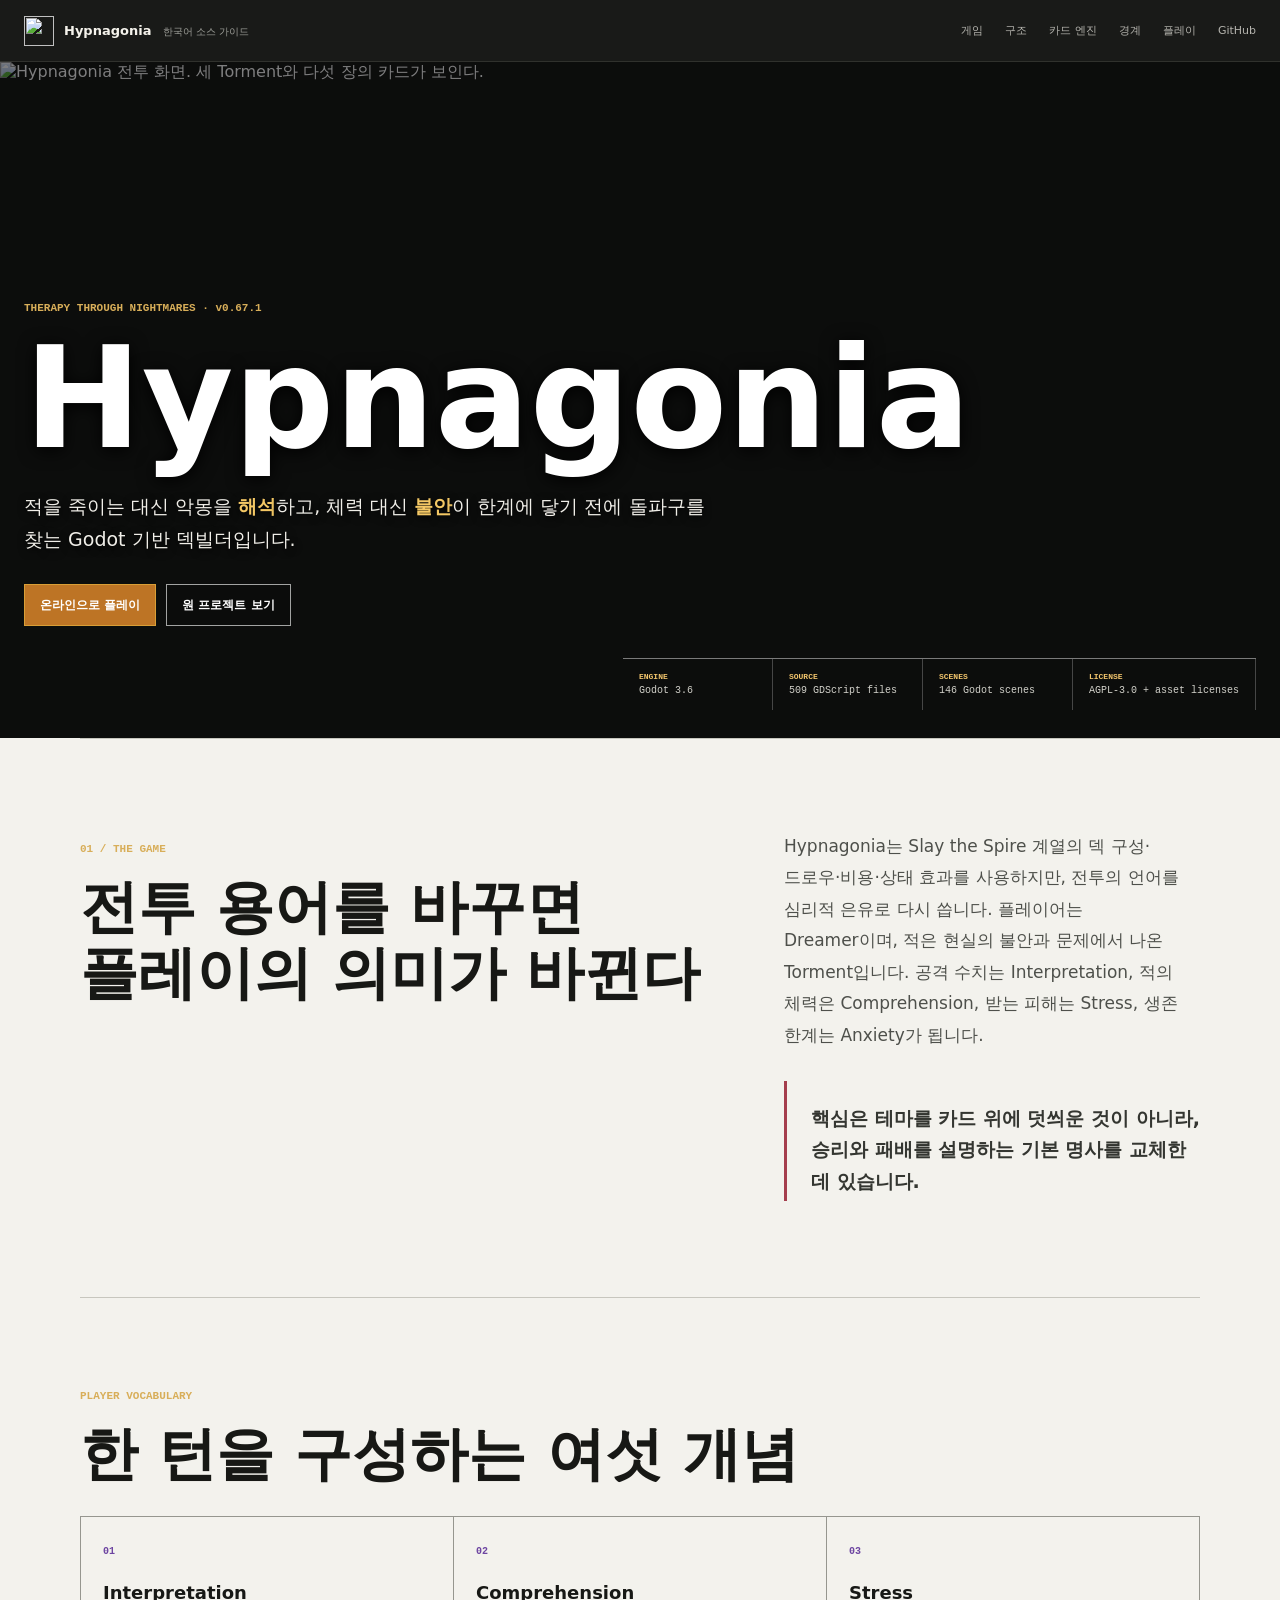
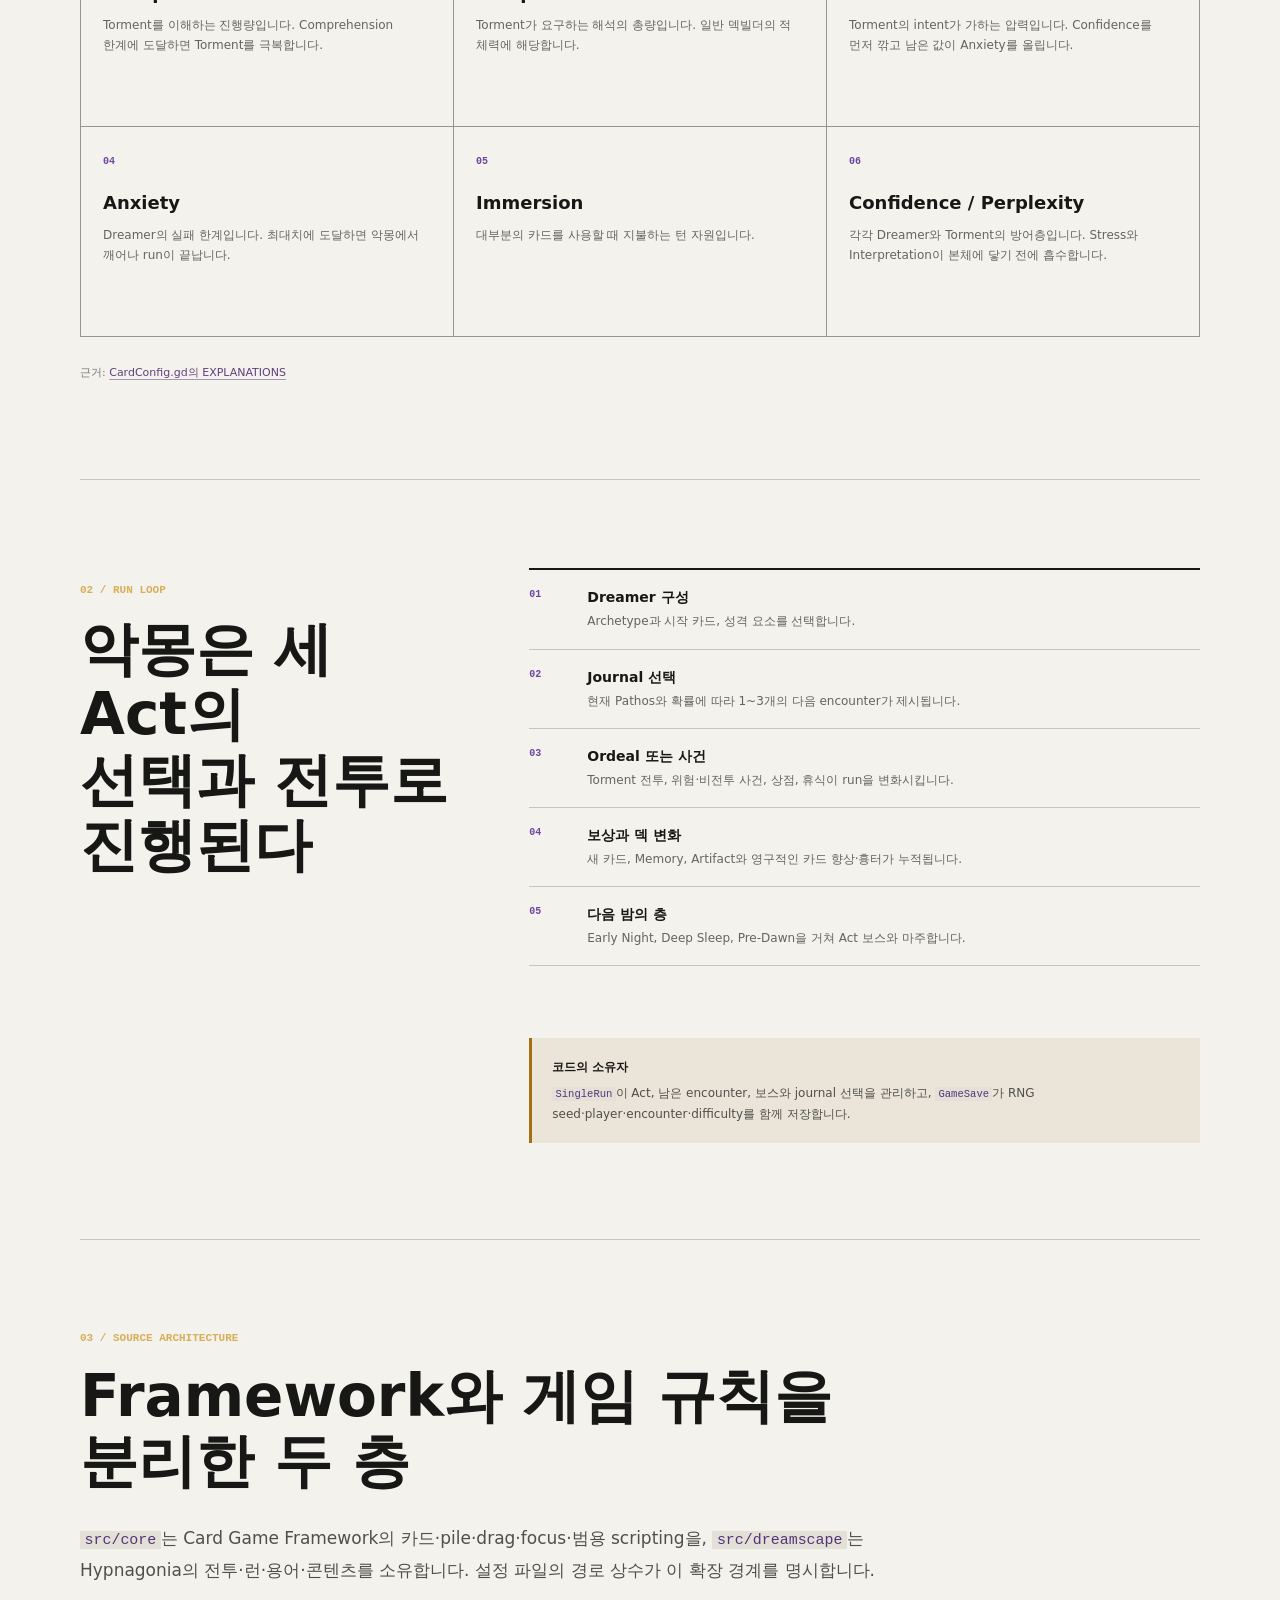
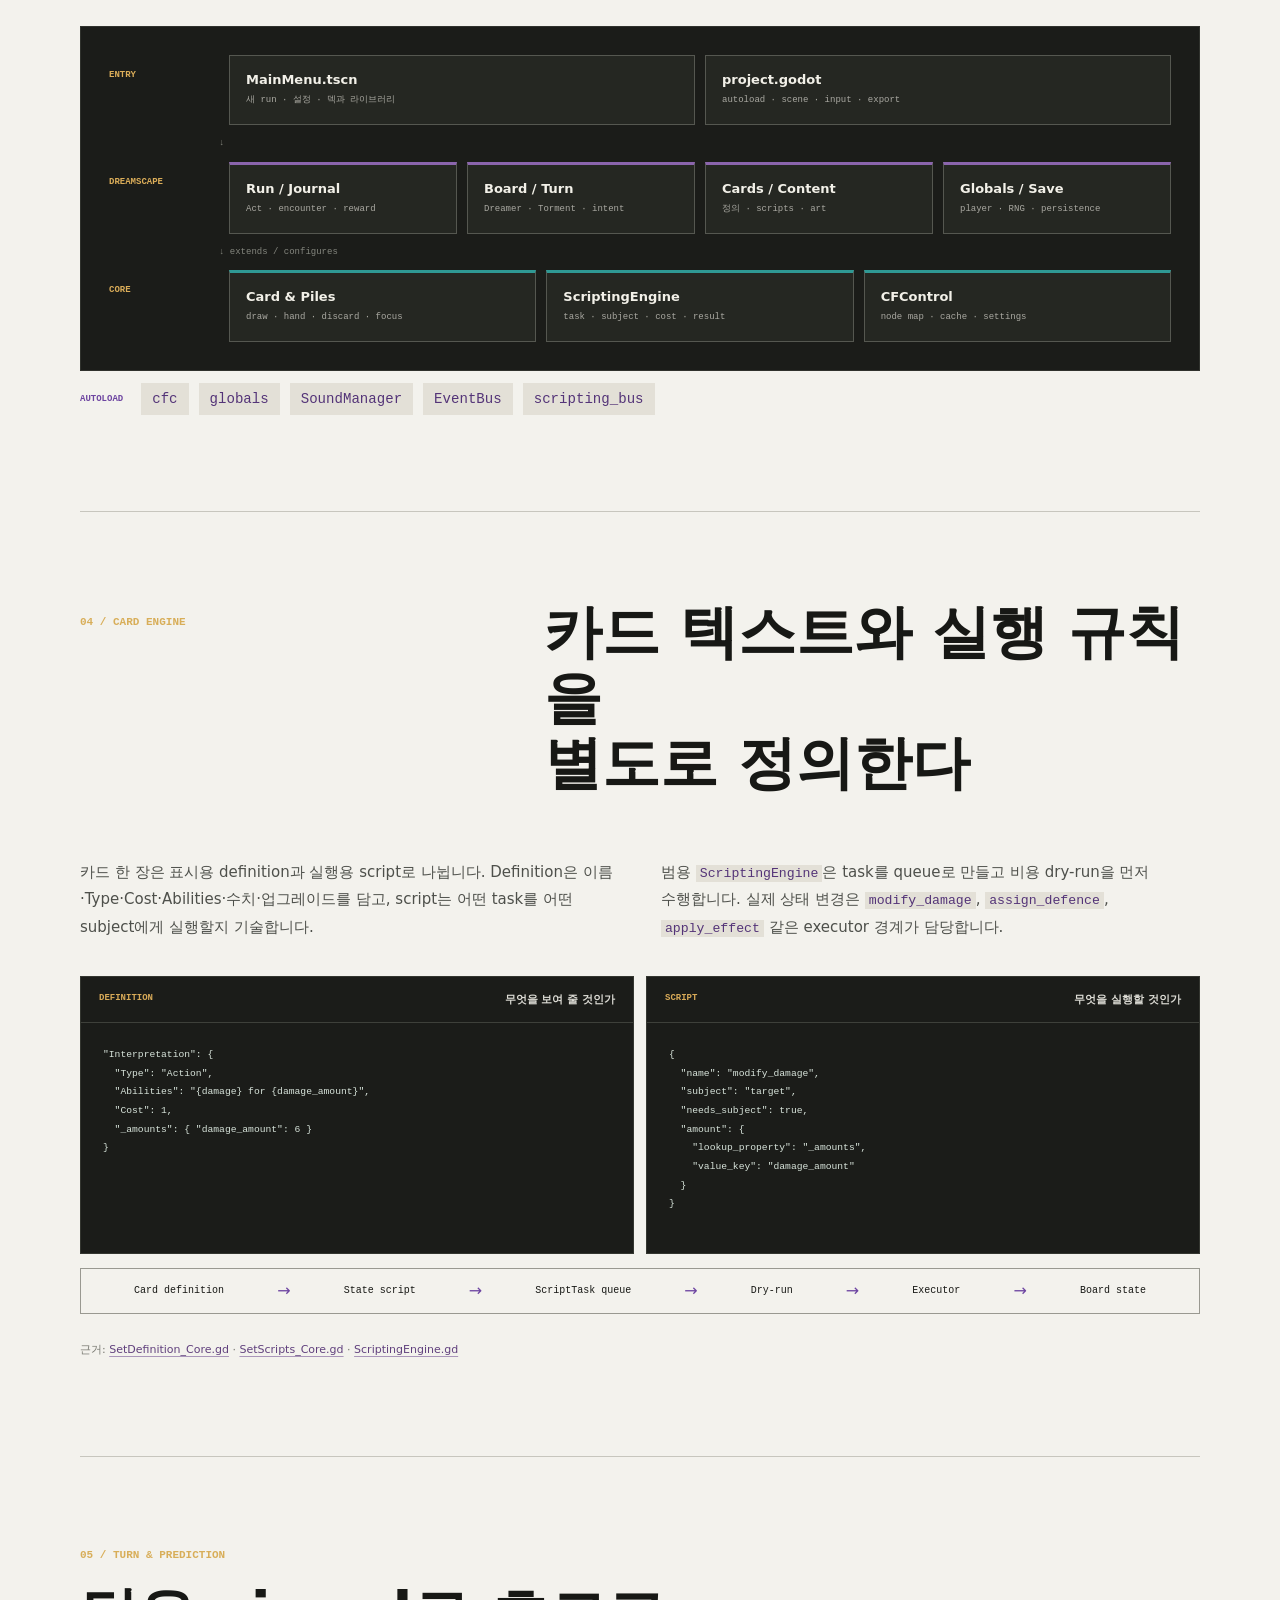
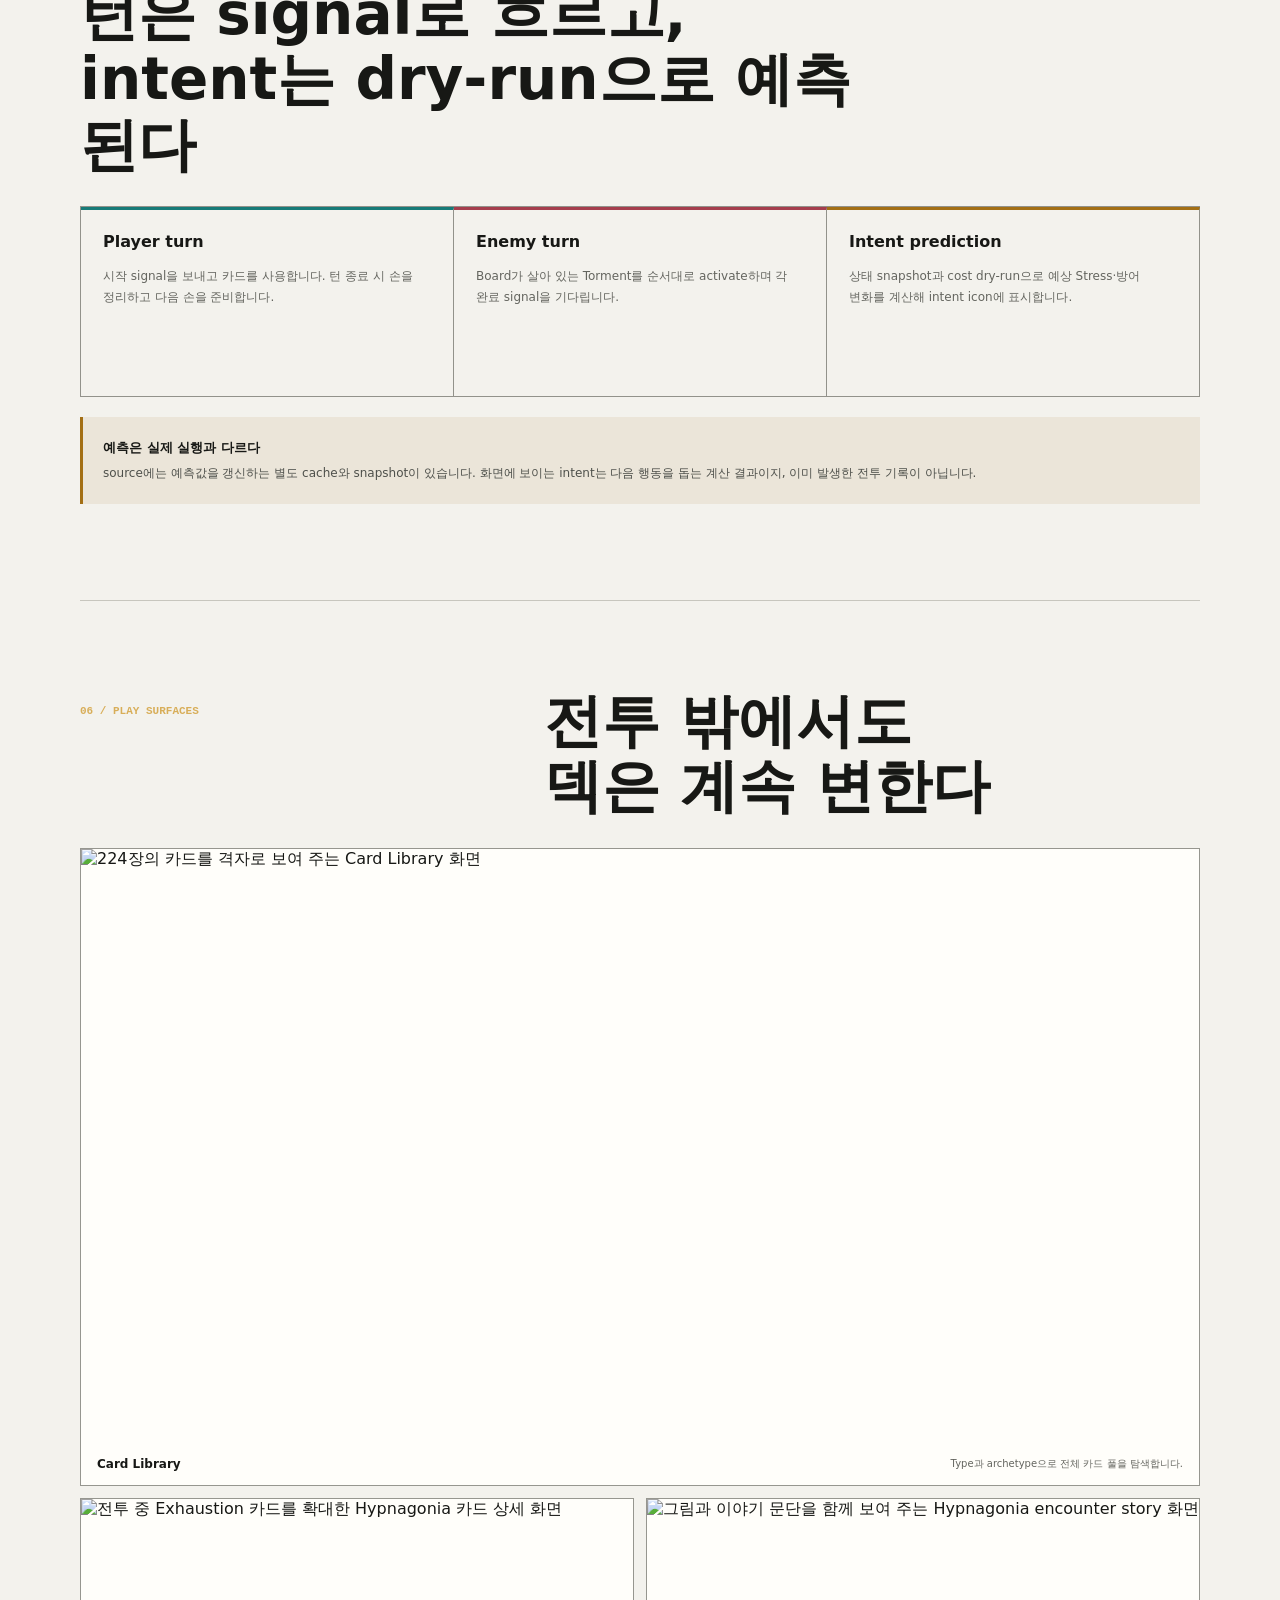
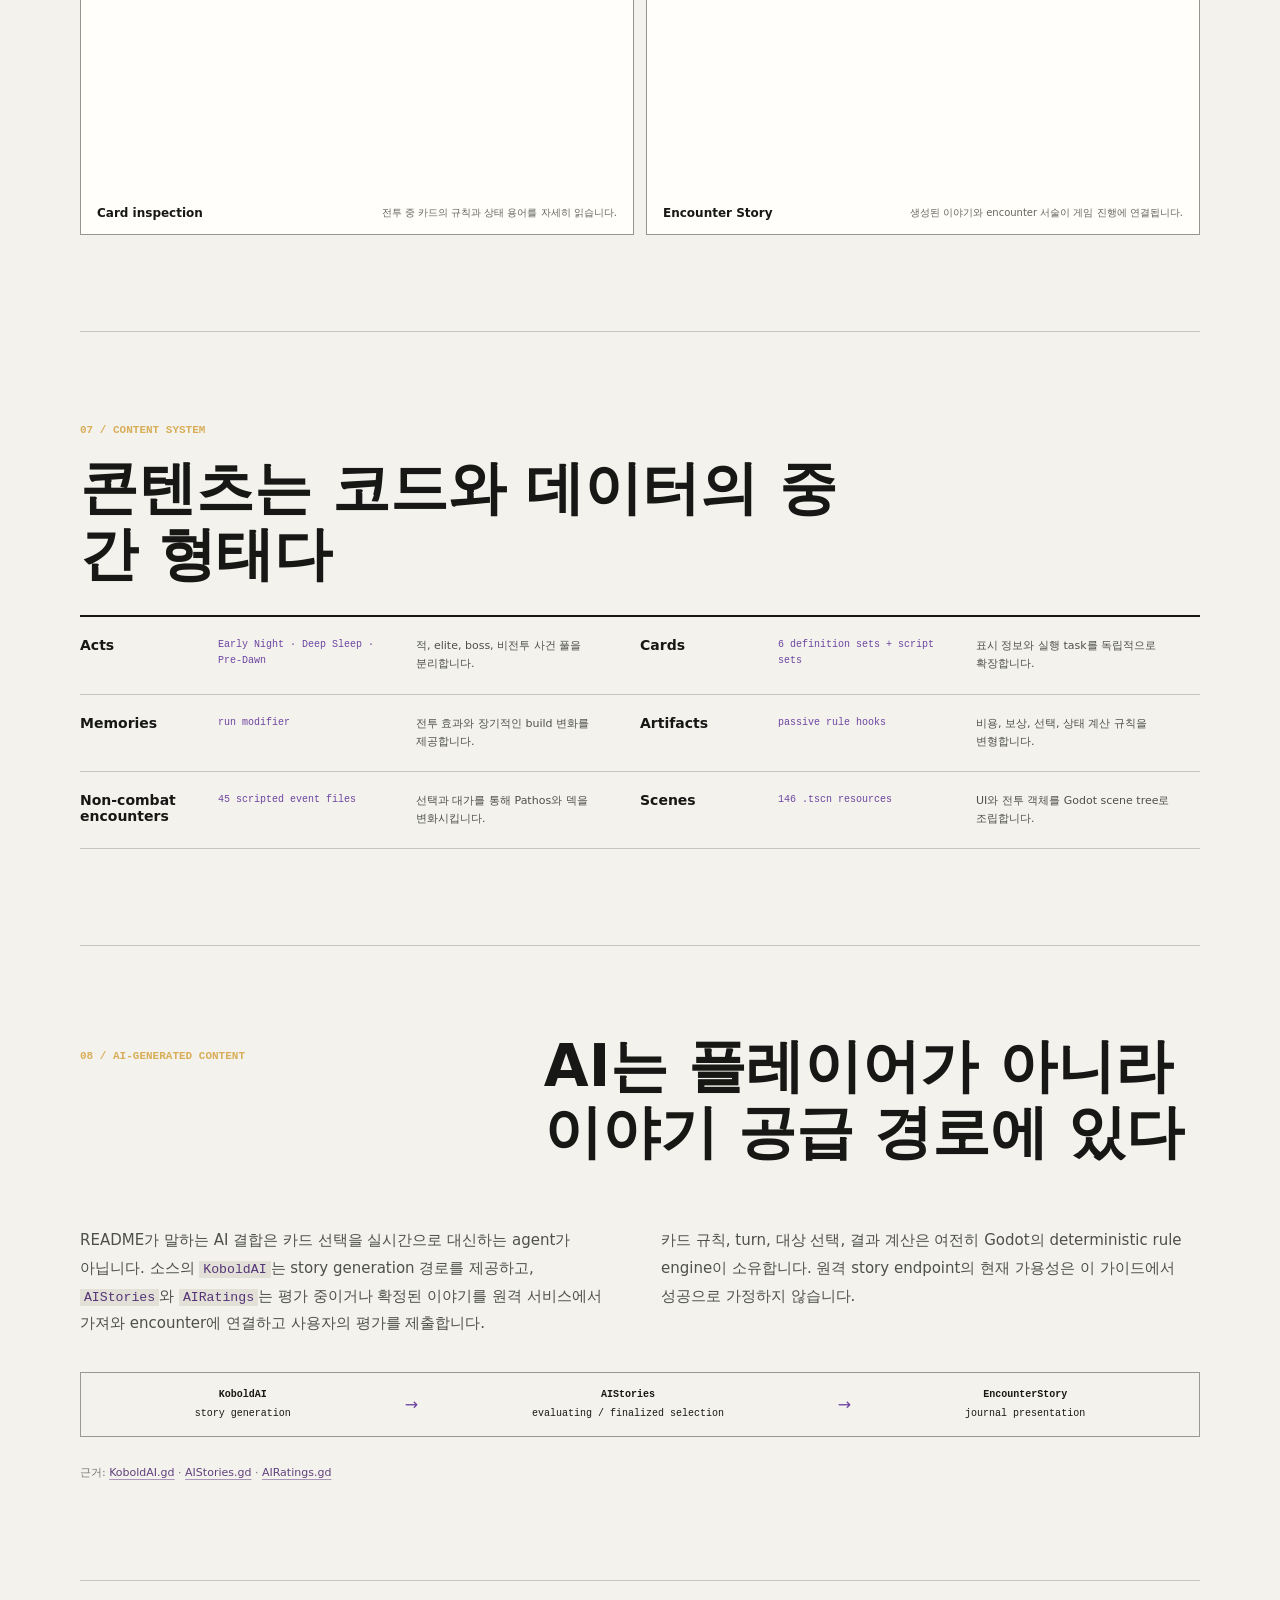
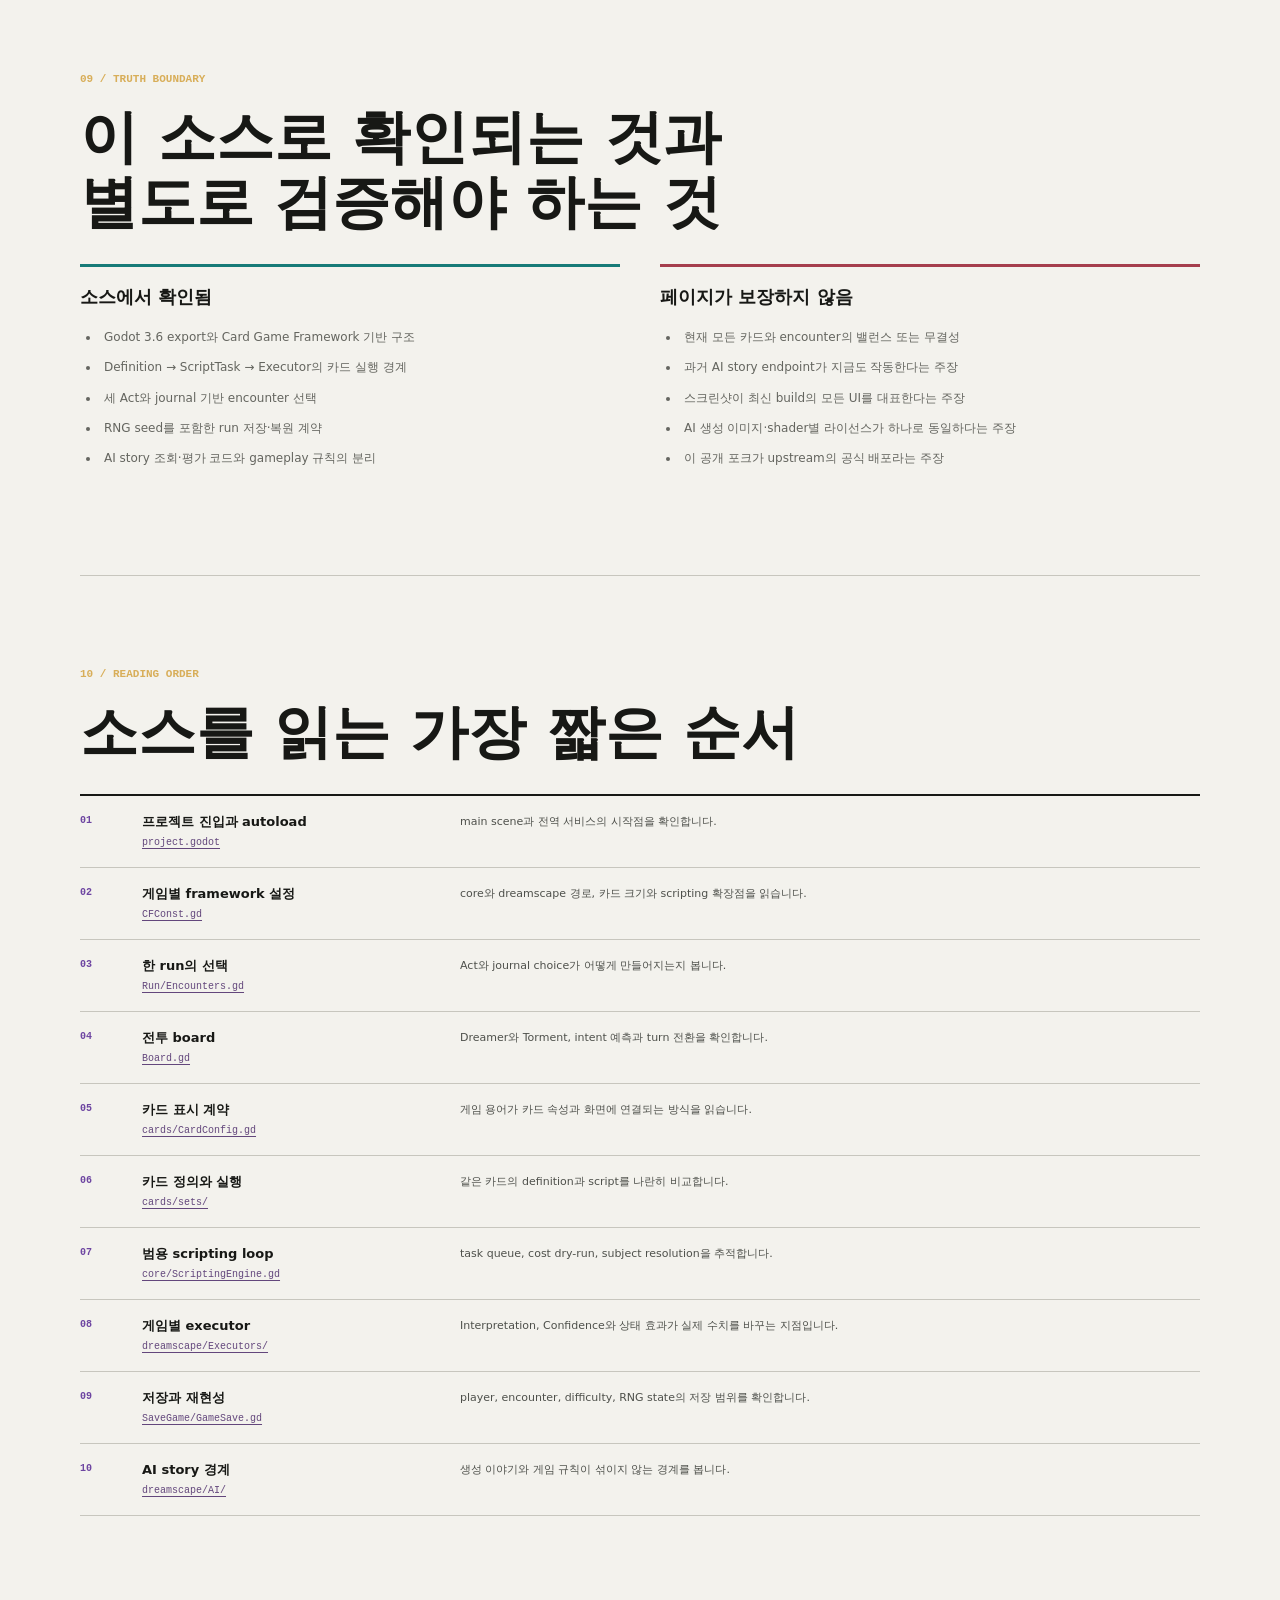
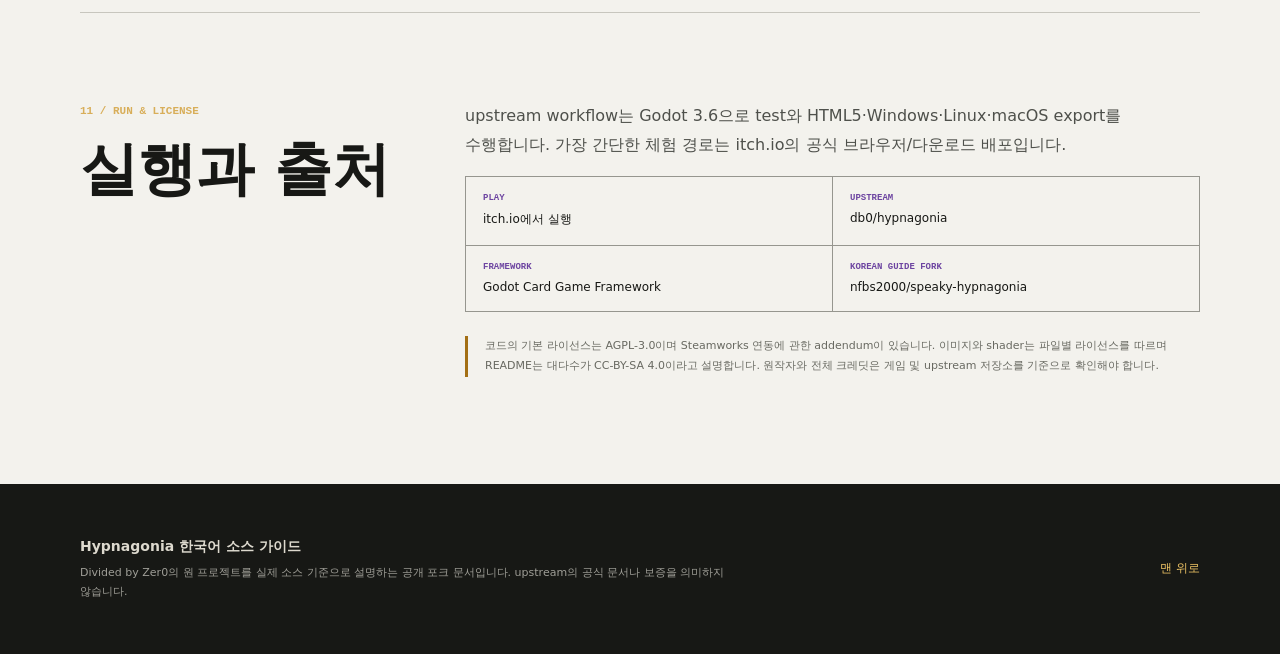
==== site/index.html @ 36cabd5f "docs: publish Korean Hypnagonia source guide" ====
<!doctype html>
<html lang="ko">
<head>
  <meta charset="utf-8">
  <meta name="viewport" content="width=device-width, initial-scale=1">
  <meta name="description" content="Hypnagonia의 게임 규칙, Godot 구조, 카드 스크립팅 엔진을 실제 소스 기준으로 설명하는 한국어 가이드">
  <meta property="og:title" content="Hypnagonia 한국어 소스 가이드">
  <meta property="og:description" content="악몽을 해석하는 덱빌더가 어떻게 규칙과 코드로 구성되는지 읽습니다.">
  <meta property="og:image" content="assets/preview.jpg">
  <title>Hypnagonia 한국어 소스 가이드</title>
  <link rel="icon" href="assets/icon.png">
  <link rel="stylesheet" href="styles/foundation.css">
  <link rel="stylesheet" href="styles/sections.css">
  <link rel="stylesheet" href="styles/catalog.css">
  <link rel="stylesheet" href="styles/responsive.css">
</head>
<body>
  <header class="topbar">
    <a class="brand" href="#top" aria-label="Hypnagonia 가이드 맨 위로">
      <img src="assets/icon.png" alt="">
      <span>Hypnagonia <small>한국어 소스 가이드</small></span>
    </a>
    <nav aria-label="주요 링크">
      <a href="#game">게임</a>
      <a href="#architecture">구조</a>
      <a href="#cards">카드 엔진</a>
      <a href="#truth">경계</a>
      <a href="https://dbzer0.itch.io/hypnagonia">플레이</a>
      <a href="https://github.com/nfbs2000/speaky-hypnagonia">GitHub</a>
    </nav>
  </header>

  <main id="top">
    <section class="hero" aria-labelledby="hero-title">
      <img class="hero__media" src="assets/preview.jpg" alt="Hypnagonia 전투 화면. 세 Torment와 다섯 장의 카드가 보인다.">
      <div class="hero__shade"></div>
      <div class="hero__content">
        <p class="eyebrow">THERAPY THROUGH NIGHTMARES · v0.67.1</p>
        <h1 id="hero-title">Hypnagonia</h1>
        <p class="hero__lead">
          적을 죽이는 대신 악몽을 <strong>해석</strong>하고,
          체력 대신 <strong>불안</strong>이 한계에 닿기 전에 돌파구를 찾는
          Godot 기반 덱빌더입니다.
        </p>
        <div class="hero__actions">
          <a class="button button--primary" href="https://dbzer0.itch.io/hypnagonia">온라인으로 플레이</a>
          <a class="button" href="https://github.com/db0/hypnagonia">원 프로젝트 보기</a>
        </div>
      </div>
      <div class="hero__facts" aria-label="프로젝트 요약">
        <span><b>ENGINE</b>Godot 3.6</span>
        <span><b>SOURCE</b>509 GDScript files</span>
        <span><b>SCENES</b>146 Godot scenes</span>
        <span><b>LICENSE</b>AGPL-3.0 + asset licenses</span>
      </div>
    </section>

    <section class="thesis" id="game">
      <div class="section-heading">
        <p class="section-index">01 / THE GAME</p>
        <h2>전투 용어를 바꾸면<br>플레이의 의미가 바뀐다</h2>
      </div>
      <div class="thesis__body">
        <p>
          Hypnagonia는 Slay the Spire 계열의 덱 구성·드로우·비용·상태 효과를 사용하지만,
          전투의 언어를 심리적 은유로 다시 씁니다. 플레이어는 Dreamer이며,
          적은 현실의 불안과 문제에서 나온 Torment입니다. 공격 수치는 Interpretation,
          적의 체력은 Comprehension, 받는 피해는 Stress, 생존 한계는 Anxiety가 됩니다.
        </p>
        <blockquote>
          핵심은 테마를 카드 위에 덧씌운 것이 아니라,
          승리와 패배를 설명하는 기본 명사를 교체한 데 있습니다.
        </blockquote>
      </div>
    </section>

    <section class="vocabulary" aria-labelledby="vocabulary-title">
      <p class="section-index">PLAYER VOCABULARY</p>
      <h2 id="vocabulary-title">한 턴을 구성하는 여섯 개념</h2>
      <div class="term-grid">
        <article>
          <span class="term-no">01</span>
          <h3>Interpretation</h3>
          <p>Torment를 이해하는 진행량입니다. Comprehension 한계에 도달하면 Torment를 극복합니다.</p>
        </article>
        <article>
          <span class="term-no">02</span>
          <h3>Comprehension</h3>
          <p>Torment가 요구하는 해석의 총량입니다. 일반 덱빌더의 적 체력에 해당합니다.</p>
        </article>
        <article>
          <span class="term-no">03</span>
          <h3>Stress</h3>
          <p>Torment의 intent가 가하는 압력입니다. Confidence를 먼저 깎고 남은 값이 Anxiety를 올립니다.</p>
        </article>
        <article>
          <span class="term-no">04</span>
          <h3>Anxiety</h3>
          <p>Dreamer의 실패 한계입니다. 최대치에 도달하면 악몽에서 깨어나 run이 끝납니다.</p>
        </article>
        <article>
          <span class="term-no">05</span>
          <h3>Immersion</h3>
          <p>대부분의 카드를 사용할 때 지불하는 턴 자원입니다.</p>
        </article>
        <article>
          <span class="term-no">06</span>
          <h3>Confidence / Perplexity</h3>
          <p>각각 Dreamer와 Torment의 방어층입니다. Stress와 Interpretation이 본체에 닿기 전에 흡수합니다.</p>
        </article>
      </div>
      <p class="source-line">
        근거:
        <a href="https://github.com/nfbs2000/speaky-hypnagonia/blob/main/src/dreamscape/cards/CardConfig.gd">CardConfig.gd의 EXPLANATIONS</a>
      </p>
    </section>

    <section class="run-loop" id="run-loop">
      <div class="section-heading">
        <p class="section-index">02 / RUN LOOP</p>
        <h2>악몽은 세 Act의<br>선택과 전투로 진행된다</h2>
      </div>
      <ol class="loop">
        <li><span>01</span><div><b>Dreamer 구성</b><p>Archetype과 시작 카드, 성격 요소를 선택합니다.</p></div></li>
        <li><span>02</span><div><b>Journal 선택</b><p>현재 Pathos와 확률에 따라 1~3개의 다음 encounter가 제시됩니다.</p></div></li>
        <li><span>03</span><div><b>Ordeal 또는 사건</b><p>Torment 전투, 위험·비전투 사건, 상점, 휴식이 run을 변화시킵니다.</p></div></li>
        <li><span>04</span><div><b>보상과 덱 변화</b><p>새 카드, Memory, Artifact와 영구적인 카드 향상·흉터가 누적됩니다.</p></div></li>
        <li><span>05</span><div><b>다음 밤의 층</b><p>Early Night, Deep Sleep, Pre-Dawn을 거쳐 Act 보스와 마주합니다.</p></div></li>
      </ol>
      <div class="run-note">
        <b>코드의 소유자</b>
        <p>
          <code>SingleRun</code>이 Act, 남은 encounter, 보스와 journal 선택을 관리하고,
          <code>GameSave</code>가 RNG seed·player·encounter·difficulty를 함께 저장합니다.
        </p>
      </div>
    </section>

    <section class="architecture" id="architecture">
      <p class="section-index">03 / SOURCE ARCHITECTURE</p>
      <h2>Framework와 게임 규칙을 분리한 두 층</h2>
      <p class="section-lead">
        <code>src/core</code>는 Card Game Framework의 카드·pile·drag·focus·범용 scripting을,
        <code>src/dreamscape</code>는 Hypnagonia의 전투·런·용어·콘텐츠를 소유합니다.
        설정 파일의 경로 상수가 이 확장 경계를 명시합니다.
      </p>
      <div class="architecture-map" role="img" aria-label="Godot 실행 표면, Hypnagonia dreamscape 계층, Card Game Framework core 계층의 구조">
        <div class="arch-row arch-row--entry">
          <span>ENTRY</span>
          <div><b>MainMenu.tscn</b><small>새 run · 설정 · 덱과 라이브러리</small></div>
          <div><b>project.godot</b><small>autoload · scene · input · export</small></div>
        </div>
        <div class="arch-arrow" aria-hidden="true">↓</div>
        <div class="arch-row arch-row--domain">
          <span>DREAMSCAPE</span>
          <div><b>Run / Journal</b><small>Act · encounter · reward</small></div>
          <div><b>Board / Turn</b><small>Dreamer · Torment · intent</small></div>
          <div><b>Cards / Content</b><small>정의 · scripts · art</small></div>
          <div><b>Globals / Save</b><small>player · RNG · persistence</small></div>
        </div>
        <div class="arch-arrow" aria-hidden="true">↓ extends / configures</div>
        <div class="arch-row arch-row--core">
          <span>CORE</span>
          <div><b>Card & Piles</b><small>draw · hand · discard · focus</small></div>
          <div><b>ScriptingEngine</b><small>task · subject · cost · result</small></div>
          <div><b>CFControl</b><small>node map · cache · settings</small></div>
        </div>
      </div>
      <div class="autoload-strip">
        <span>AUTOLOAD</span>
        <code>cfc</code><code>globals</code><code>SoundManager</code><code>EventBus</code><code>scripting_bus</code>
      </div>
    </section>

    <section class="card-engine" id="cards">
      <div class="section-heading">
        <p class="section-index">04 / CARD ENGINE</p>
        <h2>카드 텍스트와 실행 규칙을<br>별도로 정의한다</h2>
      </div>
      <div class="card-engine__intro">
        <p>
          카드 한 장은 표시용 definition과 실행용 script로 나뉩니다.
          Definition은 이름·Type·Cost·Abilities·수치·업그레이드를 담고,
          script는 어떤 task를 어떤 subject에게 실행할지 기술합니다.
        </p>
        <p>
          범용 <code>ScriptingEngine</code>은 task를 queue로 만들고 비용 dry-run을 먼저 수행합니다.
          실제 상태 변경은 <code>modify_damage</code>, <code>assign_defence</code>,
          <code>apply_effect</code> 같은 executor 경계가 담당합니다.
        </p>
      </div>
      <div class="code-compare">
        <article>
          <header><span>DEFINITION</span><b>무엇을 보여 줄 것인가</b></header>
          <pre><code>"Interpretation": {
  "Type": "Action",
  "Abilities": "{damage} for {damage_amount}",
  "Cost": 1,
  "_amounts": { "damage_amount": 6 }
}</code></pre>
        </article>
        <article>
          <header><span>SCRIPT</span><b>무엇을 실행할 것인가</b></header>
          <pre><code>{
  "name": "modify_damage",
  "subject": "target",
  "needs_subject": true,
  "amount": {
    "lookup_property": "_amounts",
    "value_key": "damage_amount"
  }
}</code></pre>
        </article>
      </div>
      <div class="execution-pipeline" aria-label="카드 실행 단계">
        <span>Card definition</span><i>→</i>
        <span>State script</span><i>→</i>
        <span>ScriptTask queue</span><i>→</i>
        <span>Dry-run</span><i>→</i>
        <span>Executor</span><i>→</i>
        <span>Board state</span>
      </div>
      <p class="source-line">
        근거:
        <a href="https://github.com/nfbs2000/speaky-hypnagonia/blob/main/src/dreamscape/cards/sets/SetDefinition_Core.gd">SetDefinition_Core.gd</a>
        ·
        <a href="https://github.com/nfbs2000/speaky-hypnagonia/blob/main/src/dreamscape/cards/sets/SetScripts_Core.gd">SetScripts_Core.gd</a>
        ·
        <a href="https://github.com/nfbs2000/speaky-hypnagonia/blob/main/src/core/ScriptingEngine/ScriptingEngine.gd">ScriptingEngine.gd</a>
      </p>
    </section>

    <section class="turn-system">
      <p class="section-index">05 / TURN & PREDICTION</p>
      <h2>턴은 signal로 흐르고, intent는 dry-run으로 예측된다</h2>
      <div class="turn-columns">
        <div>
          <h3>Player turn</h3>
          <p>시작 signal을 보내고 카드를 사용합니다. 턴 종료 시 손을 정리하고 다음 손을 준비합니다.</p>
        </div>
        <div>
          <h3>Enemy turn</h3>
          <p>Board가 살아 있는 Torment를 순서대로 activate하며 각 완료 signal을 기다립니다.</p>
        </div>
        <div>
          <h3>Intent prediction</h3>
          <p>상태 snapshot과 cost dry-run으로 예상 Stress·방어 변화를 계산해 intent icon에 표시합니다.</p>
        </div>
      </div>
      <aside class="truth-callout">
        <b>예측은 실제 실행과 다르다</b>
        <p>
          source에는 예측값을 갱신하는 별도 cache와 snapshot이 있습니다.
          화면에 보이는 intent는 다음 행동을 돕는 계산 결과이지, 이미 발생한 전투 기록이 아닙니다.
        </p>
      </aside>
    </section>

    <section class="gallery" aria-labelledby="gallery-title">
      <div class="section-heading">
        <p class="section-index">06 / PLAY SURFACES</p>
        <h2 id="gallery-title">전투 밖에서도<br>덱은 계속 변한다</h2>
      </div>
      <div class="gallery__grid">
        <figure class="gallery__wide">
          <img src="assets/preview_cards.jpg" alt="224장의 카드를 격자로 보여 주는 Card Library 화면" loading="lazy">
          <figcaption><b>Card Library</b><span>Type과 archetype으로 전체 카드 풀을 탐색합니다.</span></figcaption>
        </figure>
        <figure>
          <img src="assets/preview2.jpg" alt="전투 중 Exhaustion 카드를 확대한 Hypnagonia 카드 상세 화면" loading="lazy">
          <figcaption><b>Card inspection</b><span>전투 중 카드의 규칙과 상태 용어를 자세히 읽습니다.</span></figcaption>
        </figure>
        <figure>
          <img src="assets/preview3.jpg" alt="그림과 이야기 문단을 함께 보여 주는 Hypnagonia encounter story 화면" loading="lazy">
          <figcaption><b>Encounter Story</b><span>생성된 이야기와 encounter 서술이 게임 진행에 연결됩니다.</span></figcaption>
        </figure>
      </div>
    </section>

    <section class="content-system">
      <p class="section-index">07 / CONTENT SYSTEM</p>
      <h2>콘텐츠는 코드와 데이터의 중간 형태다</h2>
      <div class="content-index">
        <article><b>Acts</b><span>Early Night · Deep Sleep · Pre-Dawn</span><p>적, elite, boss, 비전투 사건 풀을 분리합니다.</p></article>
        <article><b>Cards</b><span>6 definition sets + script sets</span><p>표시 정보와 실행 task를 독립적으로 확장합니다.</p></article>
        <article><b>Memories</b><span>run modifier</span><p>전투 효과와 장기적인 build 변화를 제공합니다.</p></article>
        <article><b>Artifacts</b><span>passive rule hooks</span><p>비용, 보상, 선택, 상태 계산 규칙을 변형합니다.</p></article>
        <article><b>Non-combat encounters</b><span>45 scripted event files</span><p>선택과 대가를 통해 Pathos와 덱을 변화시킵니다.</p></article>
        <article><b>Scenes</b><span>146 .tscn resources</span><p>UI와 전투 객체를 Godot scene tree로 조립합니다.</p></article>
      </div>
    </section>

    <section class="ai-stories">
      <div class="section-heading">
        <p class="section-index">08 / AI-GENERATED CONTENT</p>
        <h2>AI는 플레이어가 아니라<br>이야기 공급 경로에 있다</h2>
      </div>
      <div class="ai-stories__body">
        <p>
          README가 말하는 AI 결합은 카드 선택을 실시간으로 대신하는 agent가 아닙니다.
          소스의 <code>KoboldAI</code>는 story generation 경로를 제공하고,
          <code>AIStories</code>와 <code>AIRatings</code>는 평가 중이거나 확정된 이야기를
          원격 서비스에서 가져와 encounter에 연결하고 사용자의 평가를 제출합니다.
        </p>
        <p>
          카드 규칙, turn, 대상 선택, 결과 계산은 여전히 Godot의 deterministic rule engine이 소유합니다.
          원격 story endpoint의 현재 가용성은 이 가이드에서 성공으로 가정하지 않습니다.
        </p>
      </div>
      <div class="ai-boundary">
        <span><b>KoboldAI</b>story generation</span>
        <i>→</i>
        <span><b>AIStories</b>evaluating / finalized selection</span>
        <i>→</i>
        <span><b>EncounterStory</b>journal presentation</span>
      </div>
      <p class="source-line">
        근거:
        <a href="https://github.com/nfbs2000/speaky-hypnagonia/blob/main/src/dreamscape/AI/KoboldAI.gd">KoboldAI.gd</a>
        ·
        <a href="https://github.com/nfbs2000/speaky-hypnagonia/blob/main/src/dreamscape/AI/AIStories.gd">AIStories.gd</a>
        ·
        <a href="https://github.com/nfbs2000/speaky-hypnagonia/blob/main/src/dreamscape/AI/AIRatings.gd">AIRatings.gd</a>
      </p>
    </section>

    <section class="truth-boundary" id="truth">
      <p class="section-index">09 / TRUTH BOUNDARY</p>
      <h2>이 소스로 확인되는 것과<br>별도로 검증해야 하는 것</h2>
      <div class="truth-grid">
        <article>
          <h3>소스에서 확인됨</h3>
          <ul>
            <li>Godot 3.6 export와 Card Game Framework 기반 구조</li>
            <li>Definition → ScriptTask → Executor의 카드 실행 경계</li>
            <li>세 Act와 journal 기반 encounter 선택</li>
            <li>RNG seed를 포함한 run 저장·복원 계약</li>
            <li>AI story 조회·평가 코드와 gameplay 규칙의 분리</li>
          </ul>
        </article>
        <article>
          <h3>페이지가 보장하지 않음</h3>
          <ul>
            <li>현재 모든 카드와 encounter의 밸런스 또는 무결성</li>
            <li>과거 AI story endpoint가 지금도 작동한다는 주장</li>
            <li>스크린샷이 최신 build의 모든 UI를 대표한다는 주장</li>
            <li>AI 생성 이미지·shader별 라이선스가 하나로 동일하다는 주장</li>
            <li>이 공개 포크가 upstream의 공식 배포라는 주장</li>
          </ul>
        </article>
      </div>
    </section>

    <section class="source-map">
      <p class="section-index">10 / READING ORDER</p>
      <h2>소스를 읽는 가장 짧은 순서</h2>
      <ol>
        <li><span>01</span><div><b>프로젝트 진입과 autoload</b><a href="https://github.com/nfbs2000/speaky-hypnagonia/blob/main/project.godot">project.godot</a></div><p>main scene과 전역 서비스의 시작점을 확인합니다.</p></li>
        <li><span>02</span><div><b>게임별 framework 설정</b><a href="https://github.com/nfbs2000/speaky-hypnagonia/blob/main/src/dreamscape/CFConst.gd">CFConst.gd</a></div><p>core와 dreamscape 경로, 카드 크기와 scripting 확장점을 읽습니다.</p></li>
        <li><span>03</span><div><b>한 run의 선택</b><a href="https://github.com/nfbs2000/speaky-hypnagonia/blob/main/src/dreamscape/Run/Encounters.gd">Run/Encounters.gd</a></div><p>Act와 journal choice가 어떻게 만들어지는지 봅니다.</p></li>
        <li><span>04</span><div><b>전투 board</b><a href="https://github.com/nfbs2000/speaky-hypnagonia/blob/main/src/dreamscape/Board.gd">Board.gd</a></div><p>Dreamer와 Torment, intent 예측과 turn 전환을 확인합니다.</p></li>
        <li><span>05</span><div><b>카드 표시 계약</b><a href="https://github.com/nfbs2000/speaky-hypnagonia/blob/main/src/dreamscape/cards/CardConfig.gd">cards/CardConfig.gd</a></div><p>게임 용어가 카드 속성과 화면에 연결되는 방식을 읽습니다.</p></li>
        <li><span>06</span><div><b>카드 정의와 실행</b><a href="https://github.com/nfbs2000/speaky-hypnagonia/tree/main/src/dreamscape/cards/sets">cards/sets/</a></div><p>같은 카드의 definition과 script를 나란히 비교합니다.</p></li>
        <li><span>07</span><div><b>범용 scripting loop</b><a href="https://github.com/nfbs2000/speaky-hypnagonia/blob/main/src/core/ScriptingEngine/ScriptingEngine.gd">core/ScriptingEngine.gd</a></div><p>task queue, cost dry-run, subject resolution을 추적합니다.</p></li>
        <li><span>08</span><div><b>게임별 executor</b><a href="https://github.com/nfbs2000/speaky-hypnagonia/tree/main/src/dreamscape/ScriptingEngine/Executors">dreamscape/Executors/</a></div><p>Interpretation, Confidence와 상태 효과가 실제 수치를 바꾸는 지점입니다.</p></li>
        <li><span>09</span><div><b>저장과 재현성</b><a href="https://github.com/nfbs2000/speaky-hypnagonia/blob/main/src/dreamscape/SaveGame/GameSave.gd">SaveGame/GameSave.gd</a></div><p>player, encounter, difficulty, RNG state의 저장 범위를 확인합니다.</p></li>
        <li><span>10</span><div><b>AI story 경계</b><a href="https://github.com/nfbs2000/speaky-hypnagonia/tree/main/src/dreamscape/AI">dreamscape/AI/</a></div><p>생성 이야기와 게임 규칙이 섞이지 않는 경계를 봅니다.</p></li>
      </ol>
    </section>

    <section class="run-source">
      <div>
        <p class="section-index">11 / RUN & LICENSE</p>
        <h2>실행과 출처</h2>
      </div>
      <div class="run-source__body">
        <p>
          upstream workflow는 Godot 3.6으로 test와 HTML5·Windows·Linux·macOS export를 수행합니다.
          가장 간단한 체험 경로는 itch.io의 공식 브라우저/다운로드 배포입니다.
        </p>
        <div class="run-links">
          <a href="https://dbzer0.itch.io/hypnagonia"><b>PLAY</b><span>itch.io에서 실행</span></a>
          <a href="https://github.com/db0/hypnagonia"><b>UPSTREAM</b><span>db0/hypnagonia</span></a>
          <a href="https://github.com/db0/godot-card-game-framework"><b>FRAMEWORK</b><span>Godot Card Game Framework</span></a>
          <a href="https://github.com/nfbs2000/speaky-hypnagonia"><b>KOREAN GUIDE FORK</b><span>nfbs2000/speaky-hypnagonia</span></a>
        </div>
        <p class="license-note">
          코드의 기본 라이선스는 AGPL-3.0이며 Steamworks 연동에 관한 addendum이 있습니다.
          이미지와 shader는 파일별 라이선스를 따르며 README는 대다수가 CC-BY-SA 4.0이라고 설명합니다.
          원작자와 전체 크레딧은 게임 및 upstream 저장소를 기준으로 확인해야 합니다.
        </p>
      </div>
    </section>
  </main>

  <footer>
    <div>
      <b>Hypnagonia 한국어 소스 가이드</b>
      <p>
        Divided by Zer0의 원 프로젝트를 실제 소스 기준으로 설명하는 공개 포크 문서입니다.
        upstream의 공식 문서나 보증을 의미하지 않습니다.
      </p>
    </div>
    <a href="#top">맨 위로</a>
  </footer>
</body>
</html>
---- site/styles/sections.css ----
.thesis {
  display: grid;
  grid-template-columns: minmax(0, 1.2fr) minmax(320px, 0.8fr);
  gap: 80px;
}

.thesis .section-heading {
  display: block;
}

.thesis__body > p {
  margin: 4px 0 30px;
  font-size: 17px;
}

blockquote {
  margin: 0;
  padding: 22px 0 4px 24px;
  border-left: 3px solid var(--crimson);
  color: #343631;
  font-size: 19px;
  font-weight: 700;
  line-height: 1.65;
}

.vocabulary > h2,
.architecture > h2,
.turn-system > h2,
.content-system > h2,
.truth-boundary > h2,
.source-map > h2 {
  max-width: 780px;
}

.term-grid {
  display: grid;
  grid-template-columns: repeat(3, minmax(0, 1fr));
  border-top: 1px solid #96968f;
  border-left: 1px solid #96968f;
}

.term-grid article {
  min-height: 210px;
  padding: 22px;
  border-right: 1px solid #96968f;
  border-bottom: 1px solid #96968f;
}

.term-no {
  color: var(--violet);
  font-size: 10px;
  font-weight: 800;
}

.term-grid h3 {
  margin-top: 24px;
  font-size: 18px;
}

.term-grid p {
  margin: 12px 0 0;
  color: var(--muted);
  font-size: 12px;
  line-height: 1.7;
}

.run-loop {
  display: grid;
  grid-template-columns: minmax(260px, 0.72fr) minmax(0, 1.28fr);
  gap: 72px;
}

.run-loop .section-heading {
  display: block;
}

.loop {
  margin: 0;
  padding: 0;
  list-style: none;
  border-top: 2px solid var(--ink);
}

.loop li {
  display: grid;
  grid-template-columns: 42px minmax(0, 1fr);
  gap: 16px;
  padding: 17px 0;
  border-bottom: 1px solid var(--line);
}

.loop li > span {
  color: var(--violet);
  font: 800 10px/1.6 "SFMono-Regular", monospace;
}

.loop b {
  font-size: 14px;
}

.loop p {
  margin: 5px 0 0;
  color: var(--muted);
  font-size: 12px;
  line-height: 1.6;
}

.run-note {
  grid-column: 2;
  padding: 18px 20px;
  border-left: 3px solid var(--gold);
  background: #ebe5d9;
}

.run-note b {
  font-size: 12px;
}

.run-note p {
  margin: 7px 0 0;
  font-size: 12px;
  line-height: 1.7;
}

.architecture-map {
  margin-top: 40px;
  padding: 28px;
  border: 1px solid #30322d;
  background: #1b1c19;
  color: #f2f0e8;
}

.arch-row {
  display: grid;
  gap: 10px;
}

.arch-row--entry {
  grid-template-columns: 110px repeat(2, minmax(0, 1fr));
}

.arch-row--domain {
  grid-template-columns: 110px repeat(4, minmax(0, 1fr));
}

.arch-row--core {
  grid-template-columns: 110px repeat(3, minmax(0, 1fr));
}

.arch-row > span {
  padding-top: 16px;
  color: #dbad59;
  font: 800 9px/1 "SFMono-Regular", monospace;
}

.arch-row > div {
  min-width: 0;
  padding: 16px;
  border: 1px solid #555750;
  background: #252722;
}

.arch-row--domain > div {
  border-top: 3px solid #8b65ad;
}

.arch-row--core > div {
  border-top: 3px solid #2f9994;
}

.arch-row b,
.arch-row small {
  display: block;
}

.arch-row b {
  font-size: 13px;
}

.arch-row small {
  margin-top: 7px;
  color: #aaa9a2;
  font: 9px/1.55 "SFMono-Regular", monospace;
}

.arch-arrow {
  padding: 12px 0 12px 110px;
  color: #84867e;
  font: 9px/1.4 "SFMono-Regular", monospace;
}

.autoload-strip {
  margin-top: 12px;
  display: flex;
  align-items: center;
  gap: 10px;
  overflow-x: auto;
}

.autoload-strip > span {
  margin-right: 8px;
  color: var(--violet);
  font: 800 9px/1 "SFMono-Regular", monospace;
}

.autoload-strip code {
  padding: 8px 11px;
  white-space: nowrap;
}

.card-engine__intro,
.ai-stories__body {
  margin: 34px 0;
  display: grid;
  grid-template-columns: repeat(2, minmax(0, 1fr));
  gap: 42px;
}

.card-engine__intro p,
.ai-stories__body p {
  margin: 0;
  font-size: 15px;
}

.code-compare {
  display: grid;
  grid-template-columns: repeat(2, minmax(0, 1fr));
  gap: 12px;
}

.code-compare article {
  min-width: 0;
  border: 1px solid #343630;
  background: #1b1c19;
}

.code-compare header {
  padding: 15px 18px;
  display: flex;
  justify-content: space-between;
  gap: 20px;
  border-bottom: 1px solid #3e403a;
  color: #dddcd5;
}

.code-compare header span {
  color: #d8aa58;
  font: 800 9px/1.4 "SFMono-Regular", monospace;
}

.code-compare header b {
  font-size: 11px;
}

pre {
  max-width: 100%;
  min-height: 230px;
  margin: 0;
  overflow-x: auto;
  padding: 22px;
  color: #d8e4db;
  font-size: 11px;
  line-height: 1.7;
}

pre code {
  padding: 0;
  background: transparent;
  color: inherit;
}

.execution-pipeline,
.ai-boundary {
  margin-top: 14px;
  display: flex;
  align-items: center;
  overflow-x: auto;
  border: 1px solid #999991;
}

.execution-pipeline span,
.ai-boundary span {
  min-width: 148px;
  flex: 1 0 auto;
  padding: 15px 12px;
  text-align: center;
  font: 10px/1.4 "SFMono-Regular", monospace;
}

.execution-pipeline i,
.ai-boundary i {
  color: var(--violet);
  font-style: normal;
}

.turn-columns {
  display: grid;
  grid-template-columns: repeat(3, minmax(0, 1fr));
  border-top: 1px solid #92928b;
  border-left: 1px solid #92928b;
}

.turn-columns > div {
  min-height: 190px;
  padding: 22px;
  border-right: 1px solid #92928b;
  border-bottom: 1px solid #92928b;
}

.turn-columns > div:nth-child(1) {
  border-top: 3px solid var(--teal);
}

.turn-columns > div:nth-child(2) {
  border-top: 3px solid var(--crimson);
}

.turn-columns > div:nth-child(3) {
  border-top: 3px solid var(--gold);
}

.turn-columns h3 {
  font-size: 16px;
}

.turn-columns p {
  margin: 15px 0 0;
  color: var(--muted);
  font-size: 12px;
  line-height: 1.7;
}

.truth-callout {
  margin-top: 20px;
  padding: 20px;
  border-left: 3px solid var(--gold);
  background: #ebe5d9;
}

.truth-callout b {
  font-size: 13px;
}

.truth-callout p {
  margin: 6px 0 0;
  font-size: 12px;
  line-height: 1.7;
}
---- site/styles/catalog.css ----
.gallery__grid {
  display: grid;
  grid-template-columns: repeat(2, minmax(0, 1fr));
  gap: 12px;
}

.gallery figure {
  margin: 0;
  min-width: 0;
  border: 1px solid #96968f;
  background: var(--paper-strong);
}

.gallery__wide {
  grid-column: 1 / -1;
}

.gallery img {
  width: 100%;
  aspect-ratio: 16 / 8.5;
  display: block;
  object-fit: cover;
  object-position: top center;
}

.gallery figcaption {
  padding: 14px 16px;
  display: flex;
  justify-content: space-between;
  gap: 18px;
}

.gallery figcaption b {
  font-size: 12px;
}

.gallery figcaption span {
  color: var(--muted);
  font-size: 10px;
  text-align: right;
}

.content-index {
  display: grid;
  grid-template-columns: repeat(2, minmax(0, 1fr));
  border-top: 2px solid var(--ink);
}

.content-index article {
  padding: 20px 0;
  display: grid;
  grid-template-columns: 120px 180px minmax(0, 1fr);
  gap: 18px;
  border-bottom: 1px solid var(--line);
}

.content-index b {
  font-size: 14px;
}

.content-index span {
  color: var(--violet);
  font: 10px/1.6 "SFMono-Regular", monospace;
}

.content-index p {
  margin: 0;
  font-size: 11px;
  line-height: 1.65;
}

.ai-boundary span {
  min-width: 230px;
}

.ai-boundary b {
  display: block;
  margin-bottom: 5px;
}

.truth-grid {
  display: grid;
  grid-template-columns: repeat(2, minmax(0, 1fr));
  gap: 40px;
}

.truth-grid article {
  padding-top: 18px;
  border-top: 3px solid var(--teal);
}

.truth-grid article:last-child {
  border-top-color: var(--crimson);
}

.truth-grid h3 {
  font-size: 18px;
}

.truth-grid ul {
  margin: 18px 0 0;
  padding-left: 20px;
  color: var(--muted);
}

.truth-grid li {
  margin: 10px 0;
  padding-left: 4px;
  font-size: 12px;
  line-height: 1.7;
}

.source-map ol {
  margin: 0;
  padding: 0;
  list-style: none;
  border-top: 2px solid var(--ink);
}

.source-map li {
  display: grid;
  grid-template-columns: 44px 300px minmax(0, 1fr);
  gap: 18px;
  padding: 17px 0;
  border-bottom: 1px solid var(--line);
}

.source-map li > span {
  color: var(--violet);
  font: 800 10px/1.5 "SFMono-Regular", monospace;
}

.source-map b,
.source-map a {
  display: block;
}

.source-map b {
  font-size: 13px;
}

.source-map a {
  margin-top: 4px;
  color: #63477c;
  font: 10px/1.5 "SFMono-Regular", monospace;
  text-decoration: underline;
  text-underline-offset: 3px;
}

.source-map li > p {
  margin: 0;
  font-size: 11px;
  line-height: 1.65;
}

.run-source {
  display: grid;
  grid-template-columns: minmax(220px, 0.6fr) minmax(0, 1.4fr);
  gap: 70px;
}

.run-source__body > p {
  margin-top: 0;
}

.run-links {
  display: grid;
  grid-template-columns: repeat(2, minmax(0, 1fr));
  border-top: 1px solid #96968f;
  border-left: 1px solid #96968f;
}

.run-links a {
  padding: 17px;
  border-right: 1px solid #96968f;
  border-bottom: 1px solid #96968f;
}

.run-links b,
.run-links span {
  display: block;
}

.run-links b {
  color: var(--violet);
  font: 800 9px/1 "SFMono-Regular", monospace;
}

.run-links span {
  margin-top: 8px;
  font-size: 12px;
}

.run-links a:hover,
.run-links a:focus-visible {
  background: #e4dfd3;
}

.license-note {
  margin-top: 24px !important;
  padding-left: 17px;
  border-left: 3px solid var(--gold);
  color: #686961;
  font-size: 11px;
}
---- site/styles/responsive.css ----
@media (max-width: 900px) {
  .thesis,
  .run-loop,
  .run-source {
    grid-template-columns: 1fr;
    gap: 24px;
  }

  .run-note {
    grid-column: 1;
  }

  .term-grid {
    grid-template-columns: repeat(2, minmax(0, 1fr));
  }

  .arch-row--domain {
    grid-template-columns: 100px repeat(2, minmax(0, 1fr));
  }

  .arch-row--domain > div:nth-of-type(n+3) {
    grid-column: auto;
  }

  .content-index article {
    grid-template-columns: 110px 160px minmax(0, 1fr);
  }
}

@media (max-width: 620px) {
  .hero__facts {
    display: grid;
    grid-template-columns: repeat(2, minmax(0, 1fr));
    overflow: visible;
  }

  .hero__facts span {
    min-width: 0;
    border-bottom: 1px solid rgba(255, 255, 255, 0.24);
  }

  .term-grid,
  .card-engine__intro,
  .code-compare,
  .turn-columns,
  .gallery__grid,
  .content-index,
  .ai-stories__body,
  .truth-grid,
  .run-links {
    grid-template-columns: 1fr;
  }

  .term-grid article {
    min-height: 180px;
  }

  .architecture-map {
    padding: 14px;
  }

  .arch-row--entry,
  .arch-row--domain,
  .arch-row--core {
    grid-template-columns: 1fr;
  }

  .arch-row > span {
    padding-top: 6px;
  }

  .arch-arrow {
    padding-left: 0;
    text-align: center;
  }

  .autoload-strip {
    flex-wrap: wrap;
    overflow-x: visible;
  }

  .execution-pipeline,
  .ai-boundary {
    flex-direction: column;
    align-items: stretch;
    overflow-x: visible;
  }

  .execution-pipeline span,
  .ai-boundary span {
    min-width: 0;
  }

  .execution-pipeline i,
  .ai-boundary i {
    transform: rotate(90deg);
    align-self: center;
  }

  pre {
    min-height: 0;
  }

  .gallery__wide {
    grid-column: 1;
  }

  .gallery figcaption {
    display: block;
  }

  .gallery figcaption span {
    margin-top: 6px;
    display: block;
    text-align: left;
  }

  .content-index article {
    grid-template-columns: 1fr;
    gap: 5px;
  }

  .source-map li {
    grid-template-columns: 36px minmax(0, 1fr);
  }

  .source-map li > p {
    grid-column: 2;
  }
}
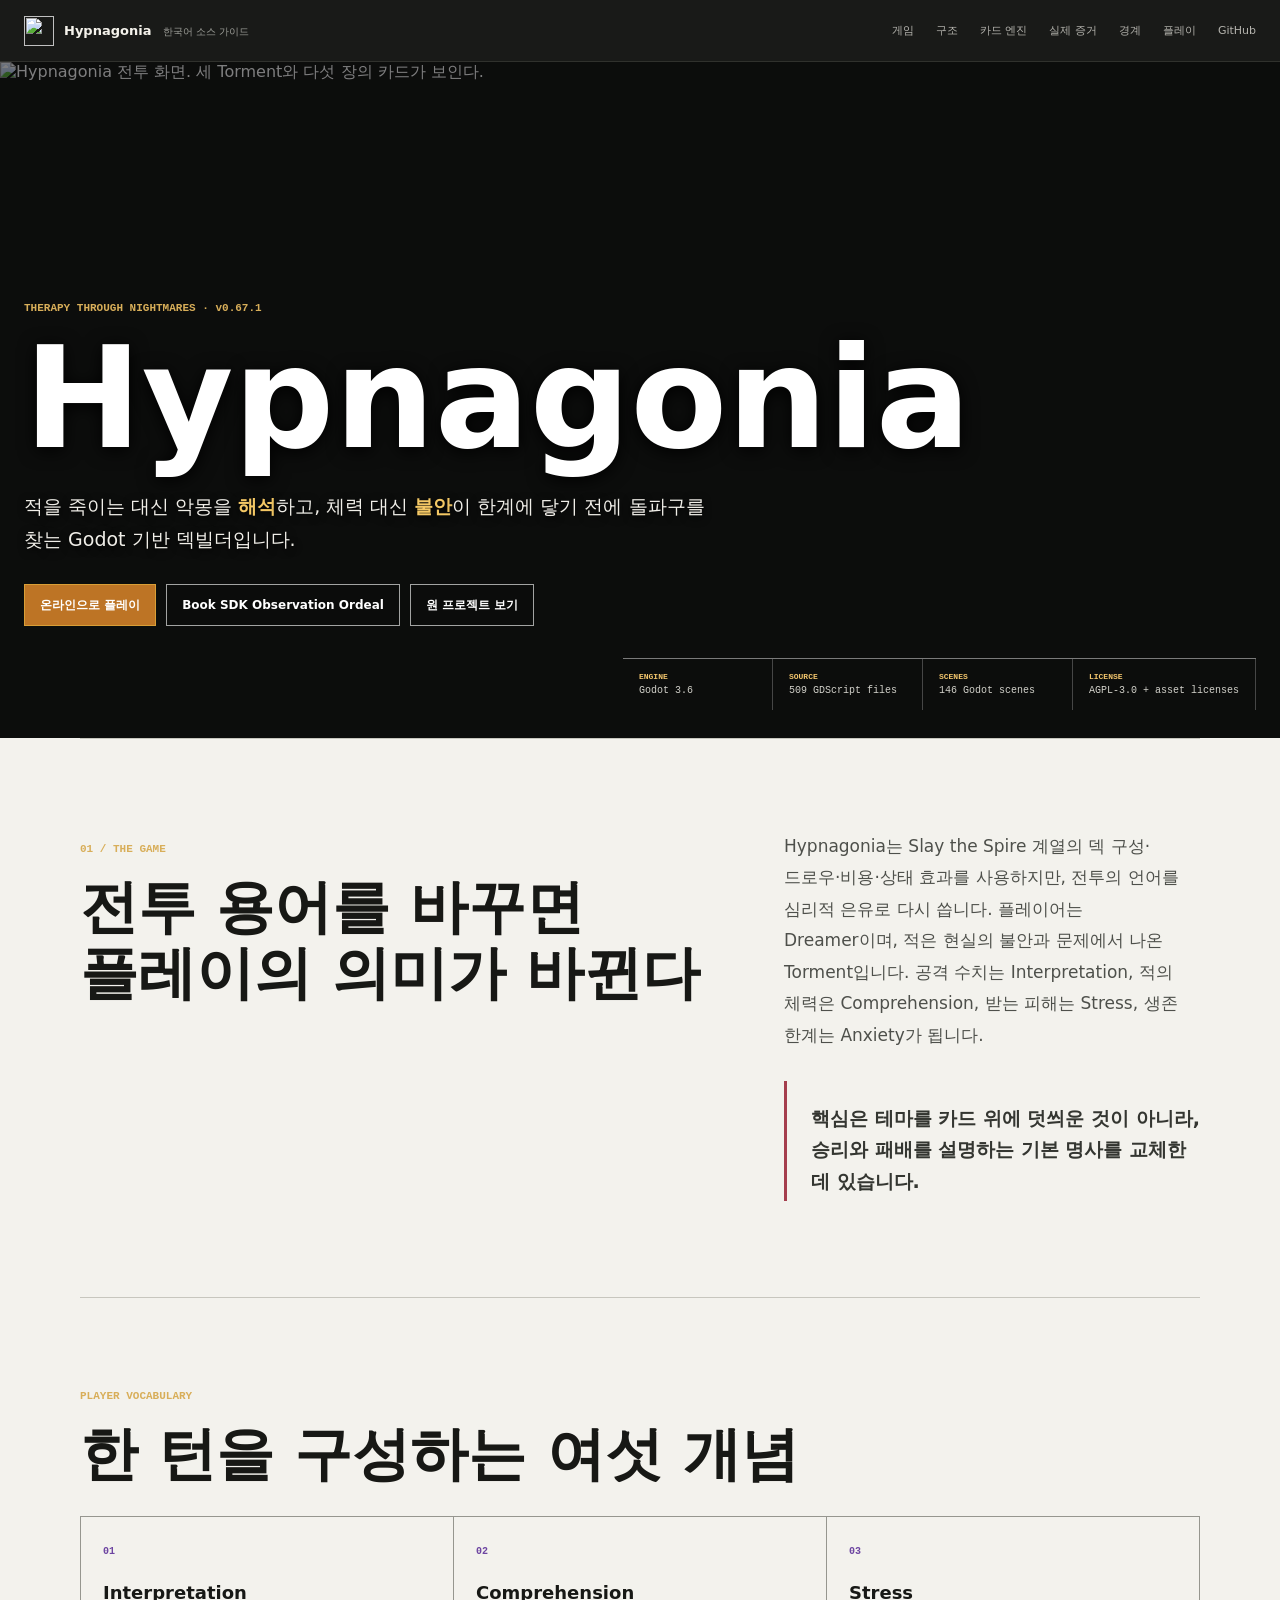
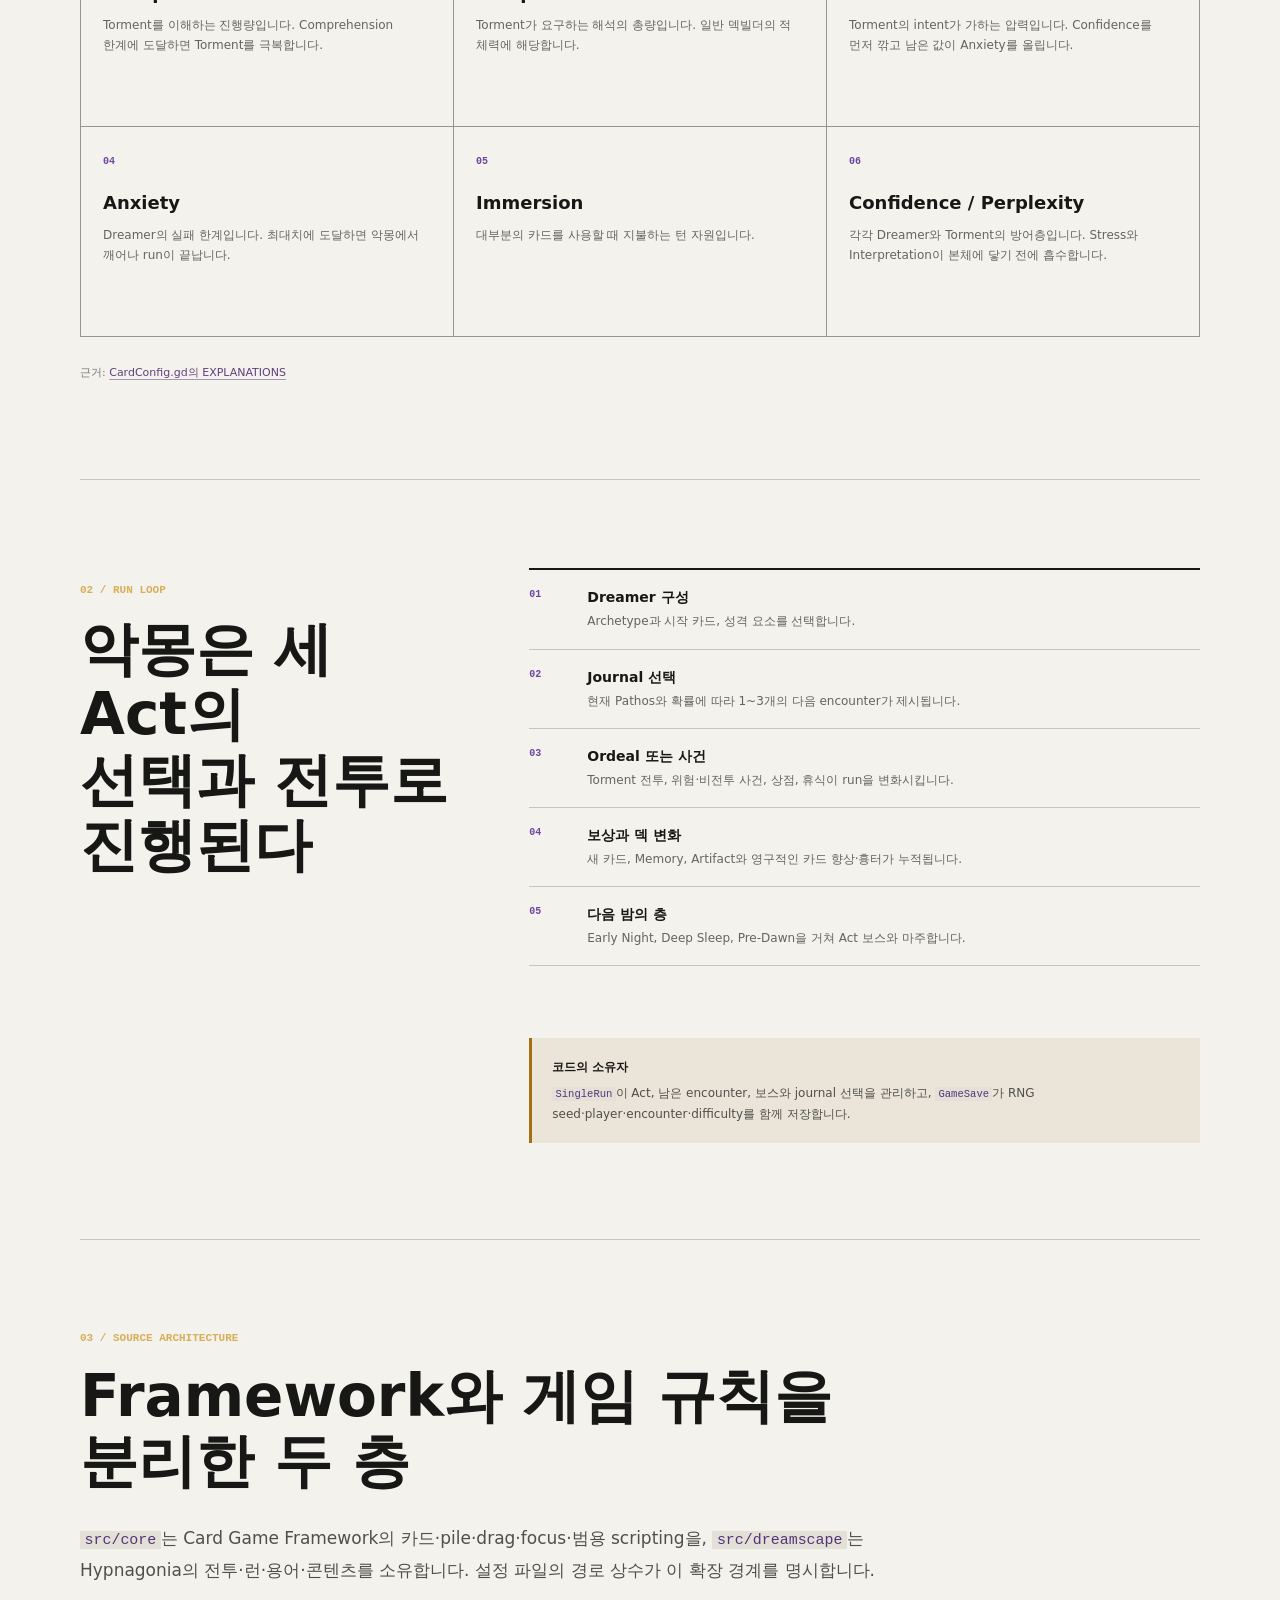
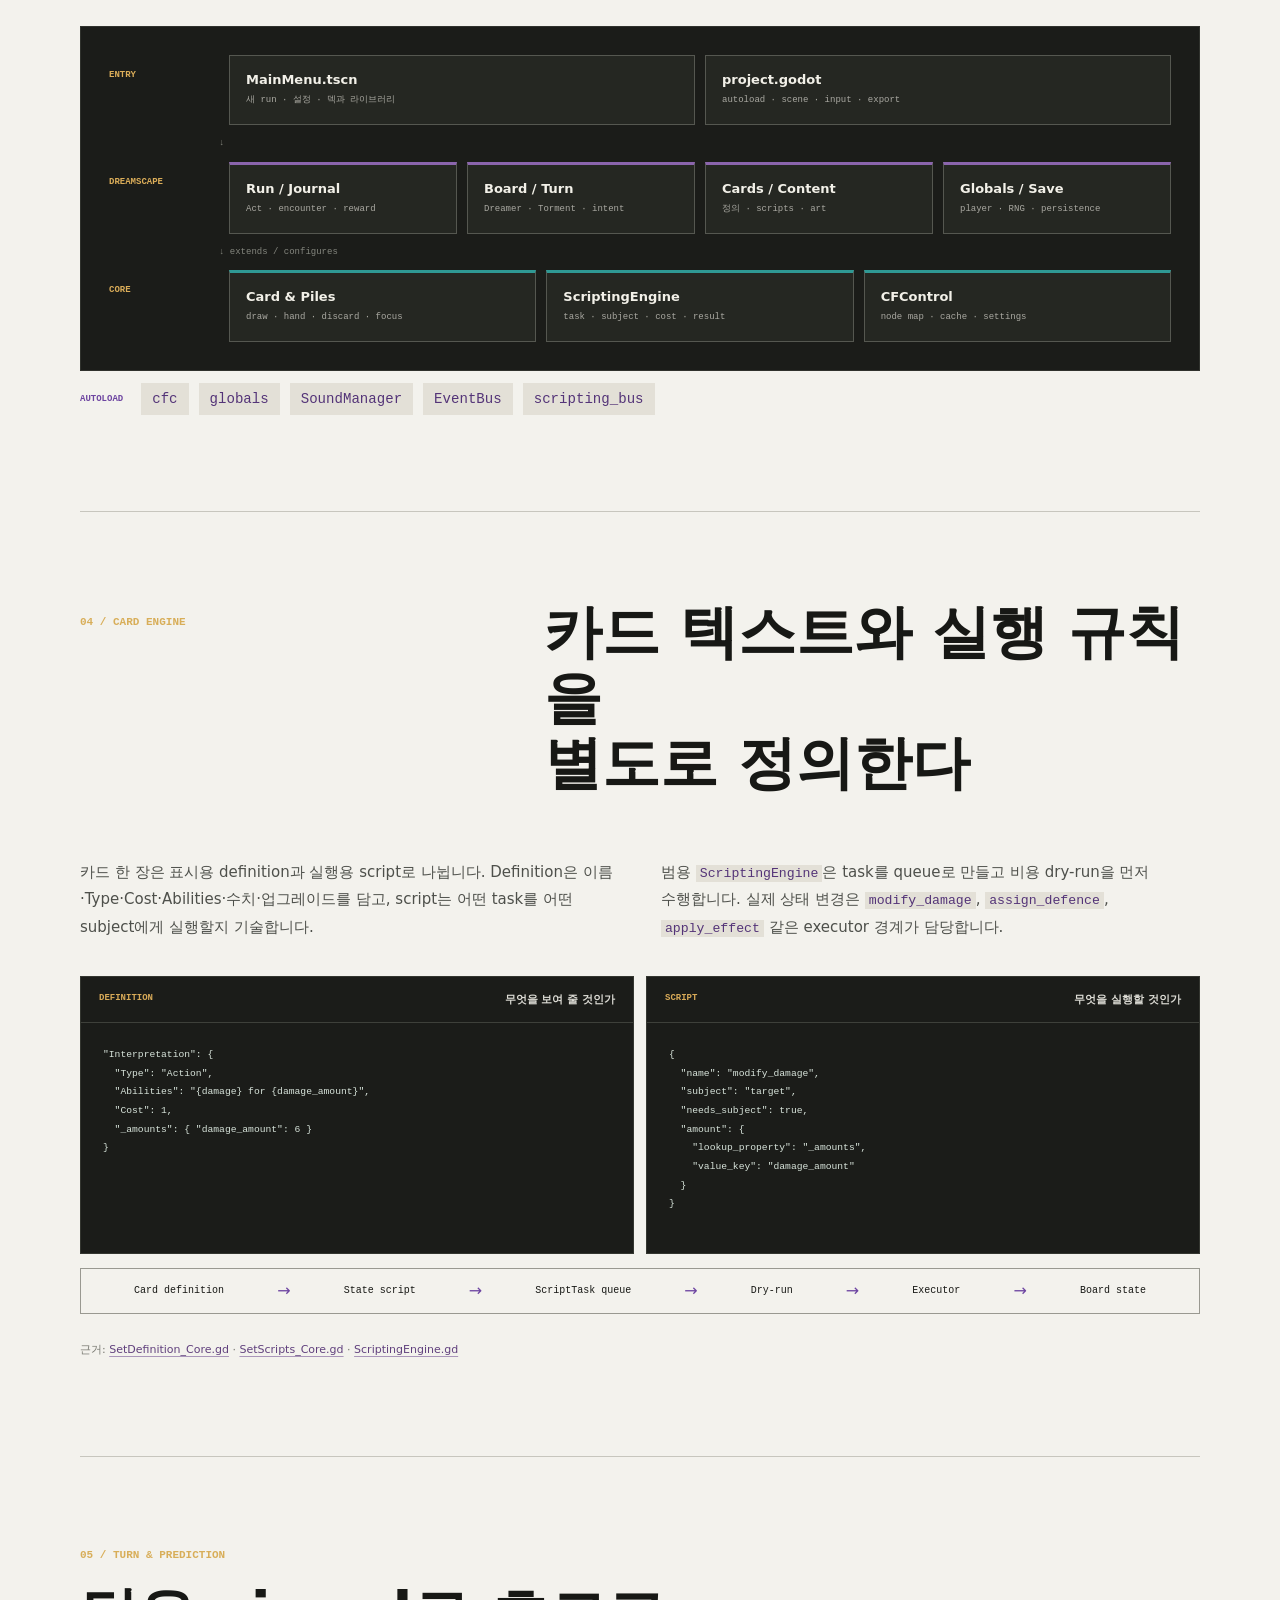
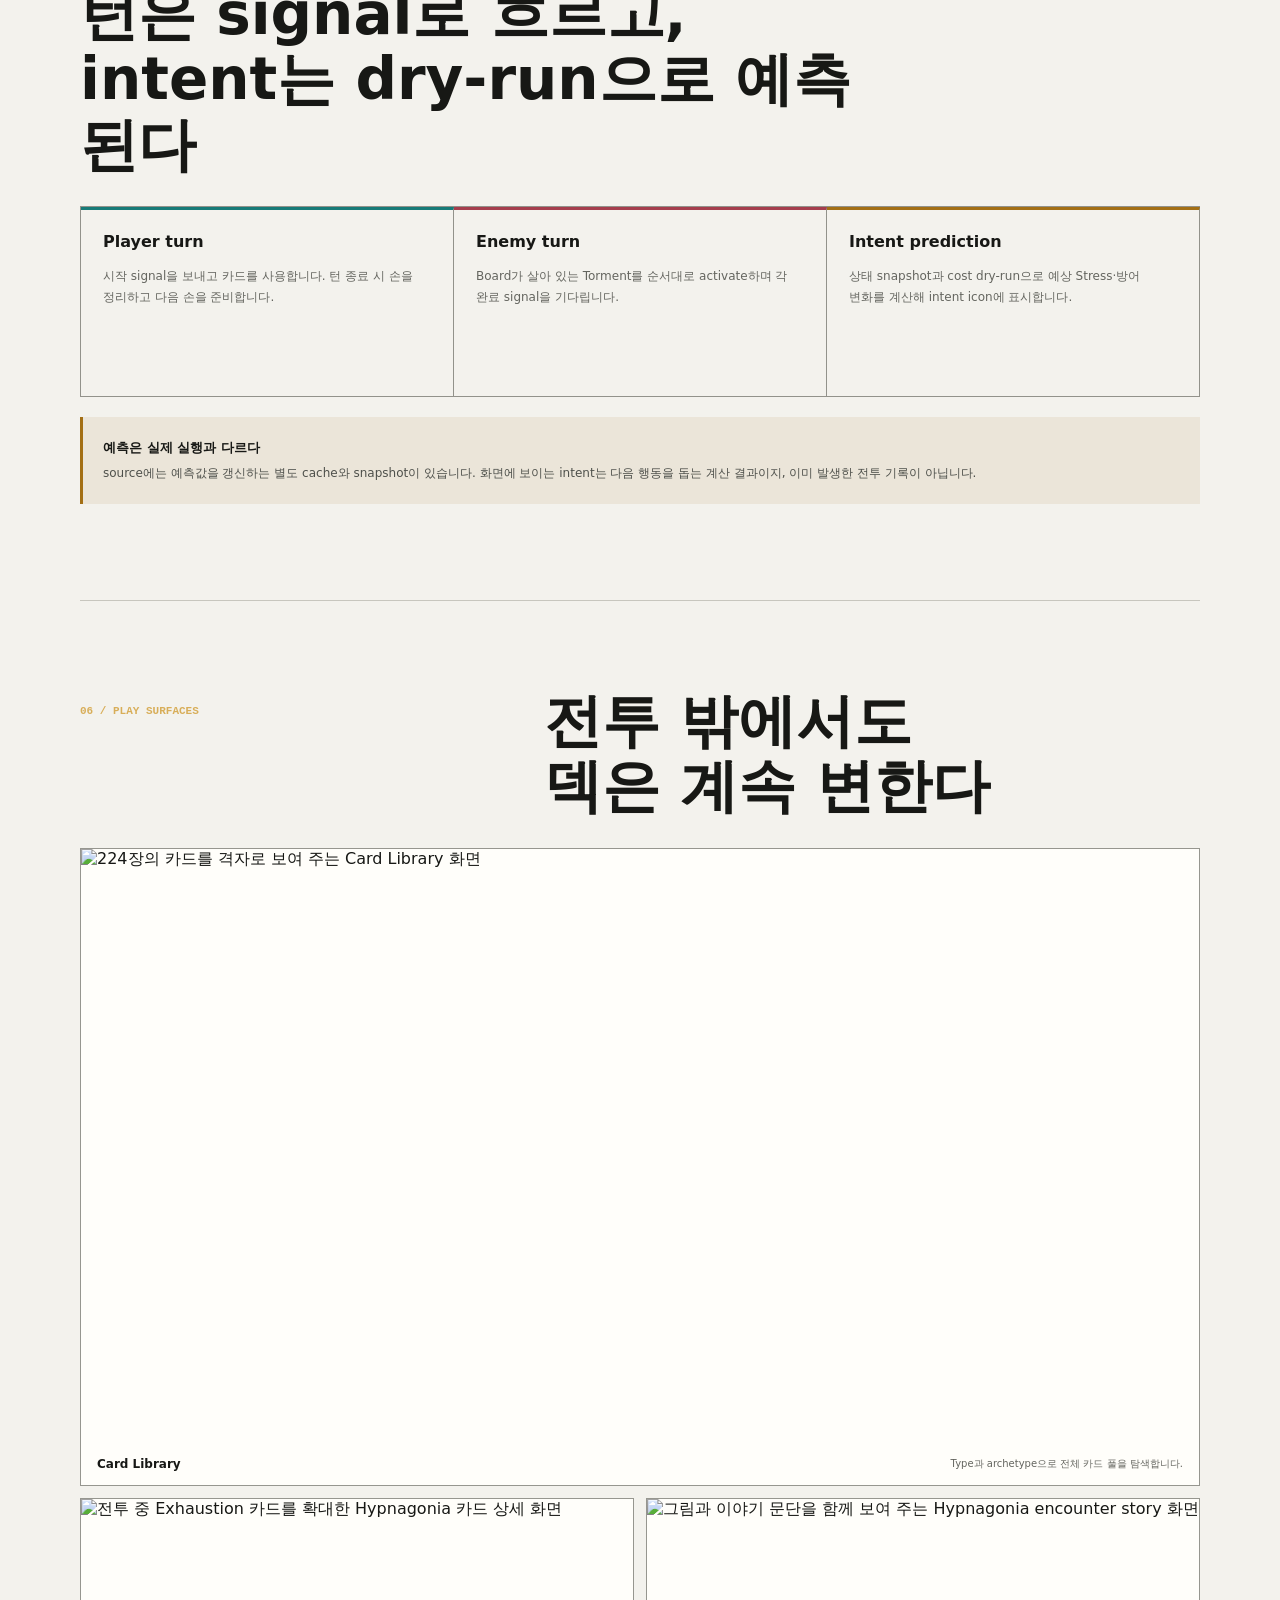
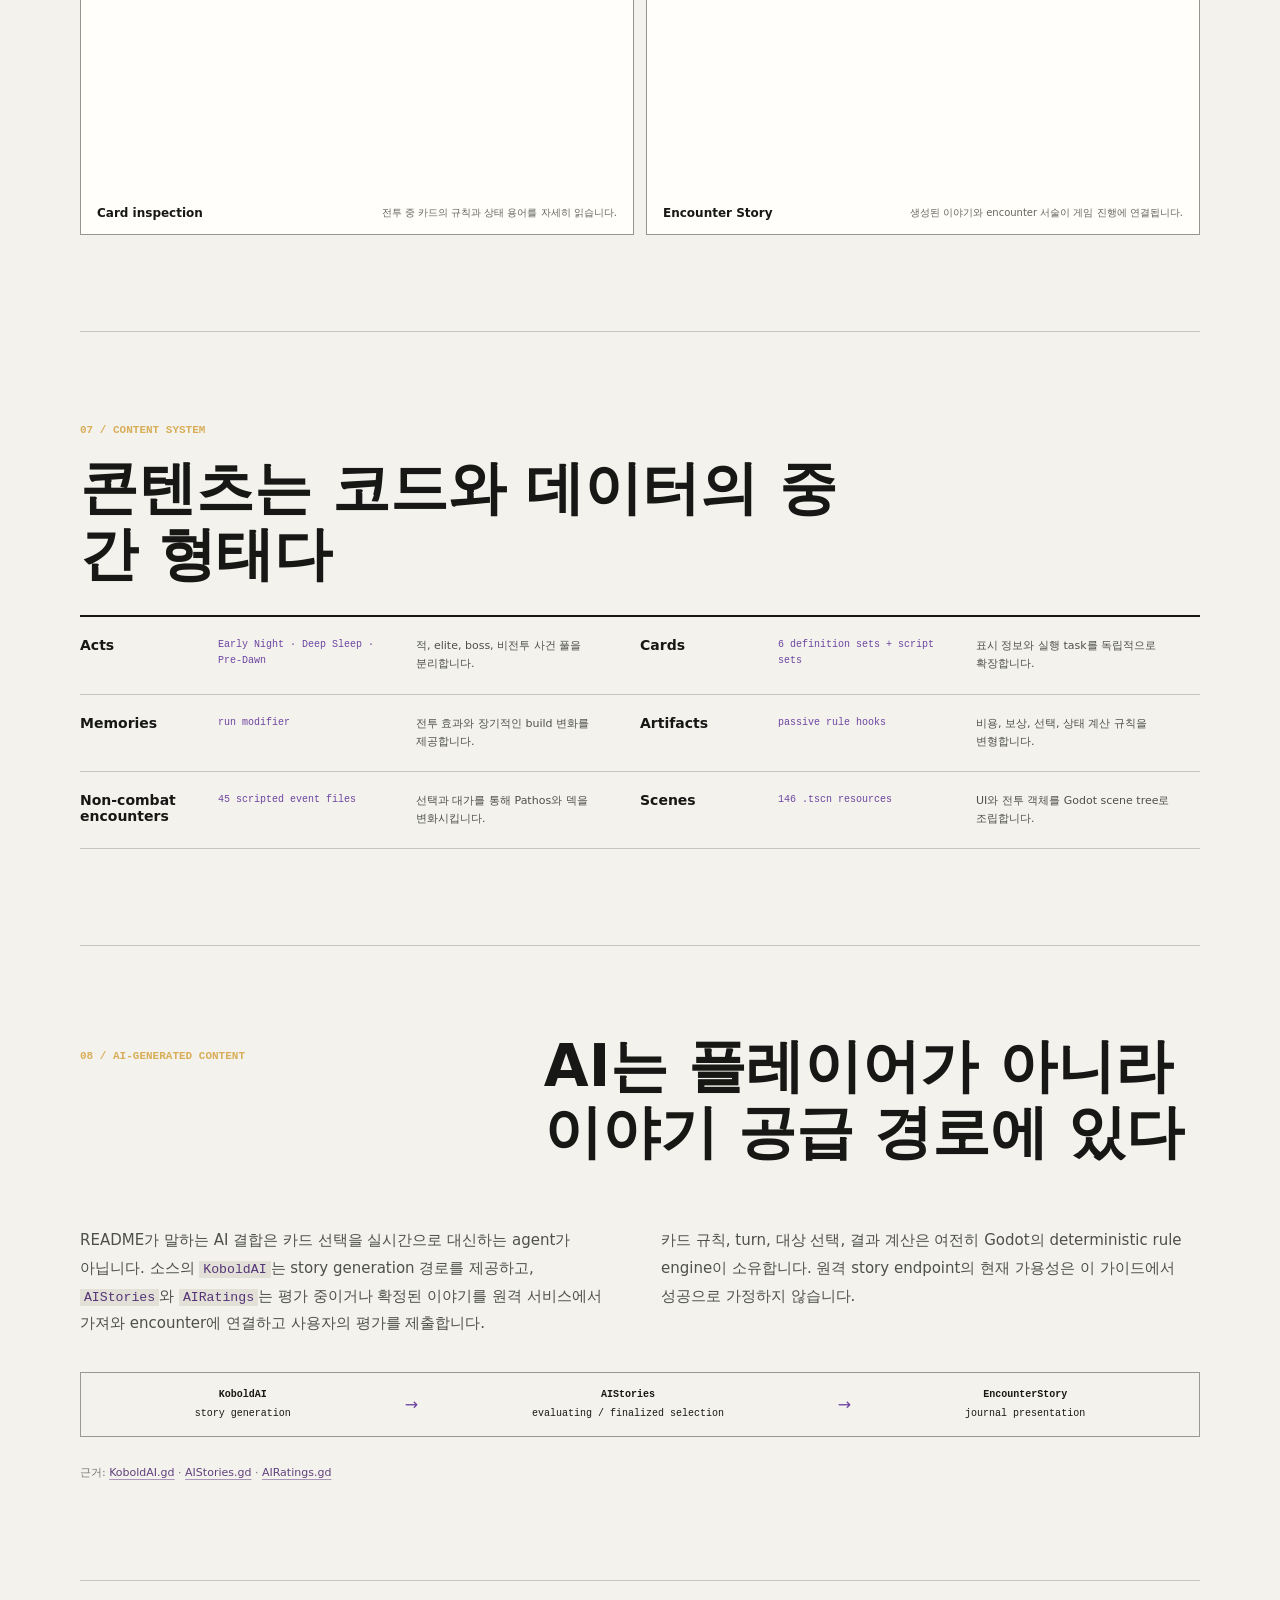
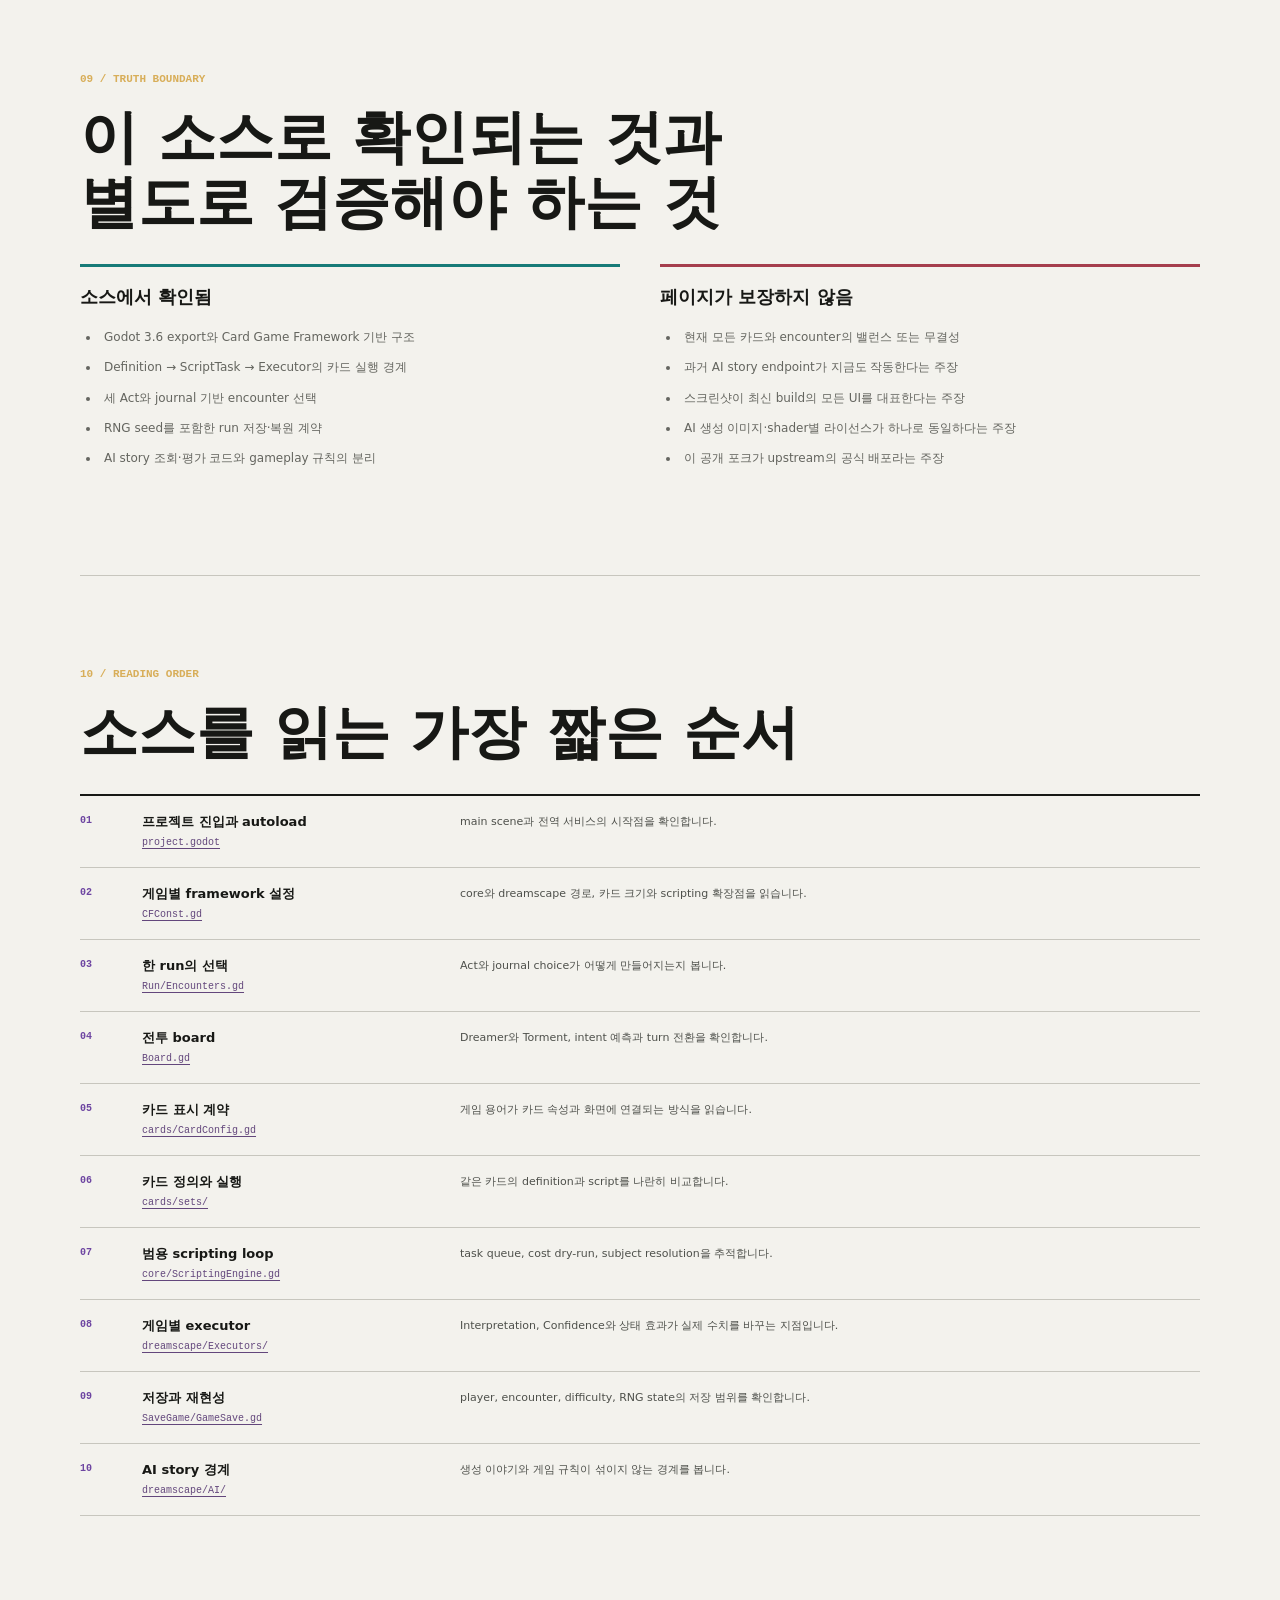
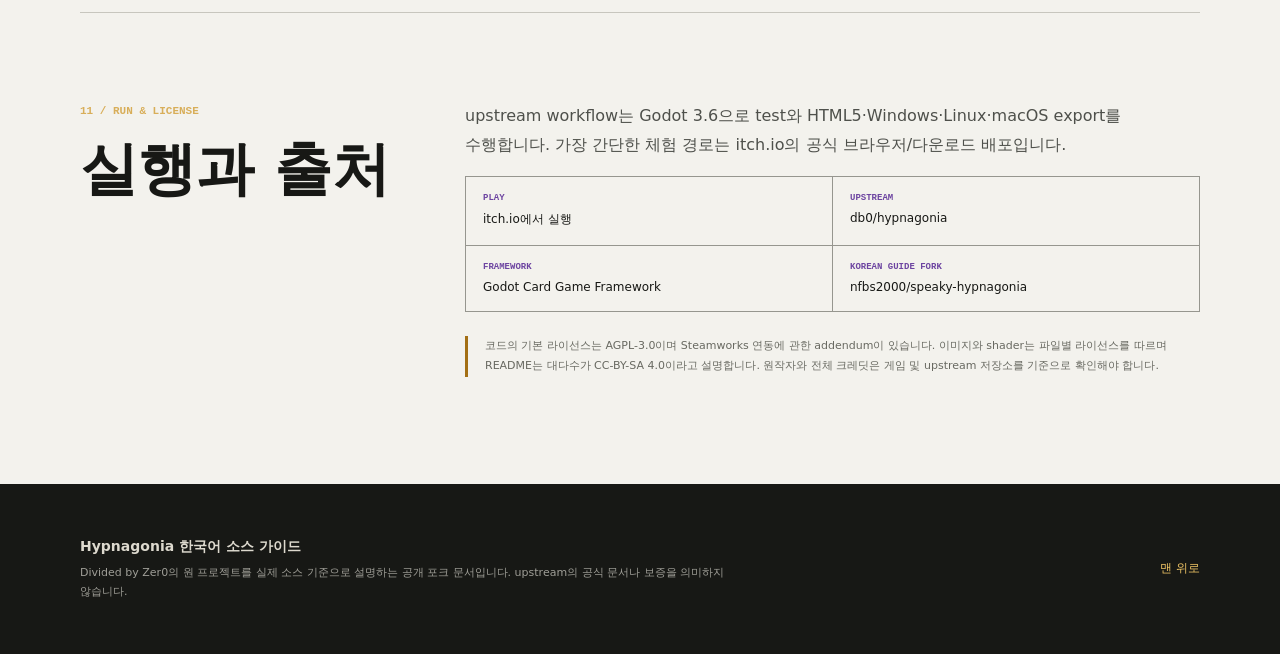
==== commit 4f031d72: "feat(pages): add Book SDK observation ordeal" ====
--- a/site/index.html
+++ b/site/index.html
@@ -24,6 +24,7 @@
       <a href="#game">게임</a>
       <a href="#architecture">구조</a>
       <a href="#cards">카드 엔진</a>
+      <a href="./book-sdk-ordeal/">실제 증거</a>
       <a href="#truth">경계</a>
       <a href="https://dbzer0.itch.io/hypnagonia">플레이</a>
       <a href="https://github.com/nfbs2000/speaky-hypnagonia">GitHub</a>
@@ -44,6 +45,7 @@
         </p>
         <div class="hero__actions">
           <a class="button button--primary" href="https://dbzer0.itch.io/hypnagonia">온라인으로 플레이</a>
+          <a class="button" href="./book-sdk-ordeal/">Book SDK Observation Ordeal</a>
           <a class="button" href="https://github.com/db0/hypnagonia">원 프로젝트 보기</a>
         </div>
       </div>
